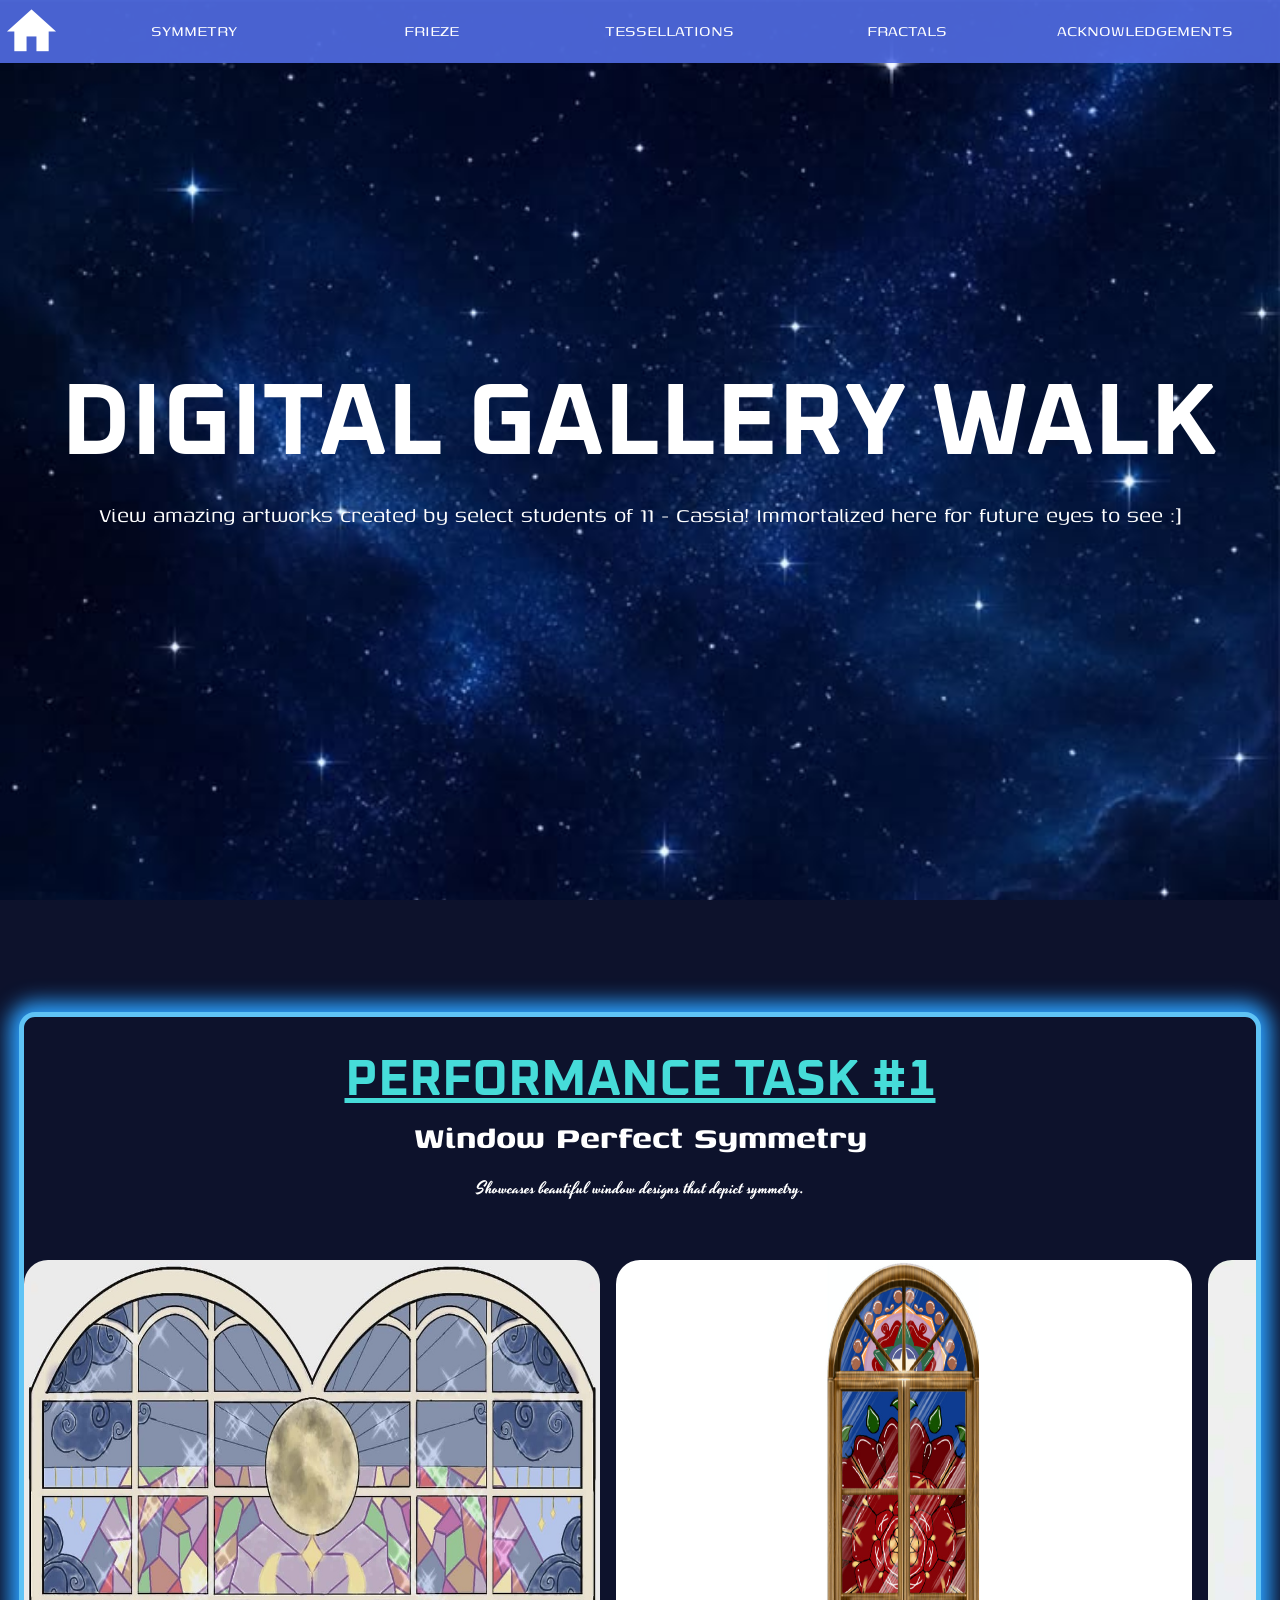
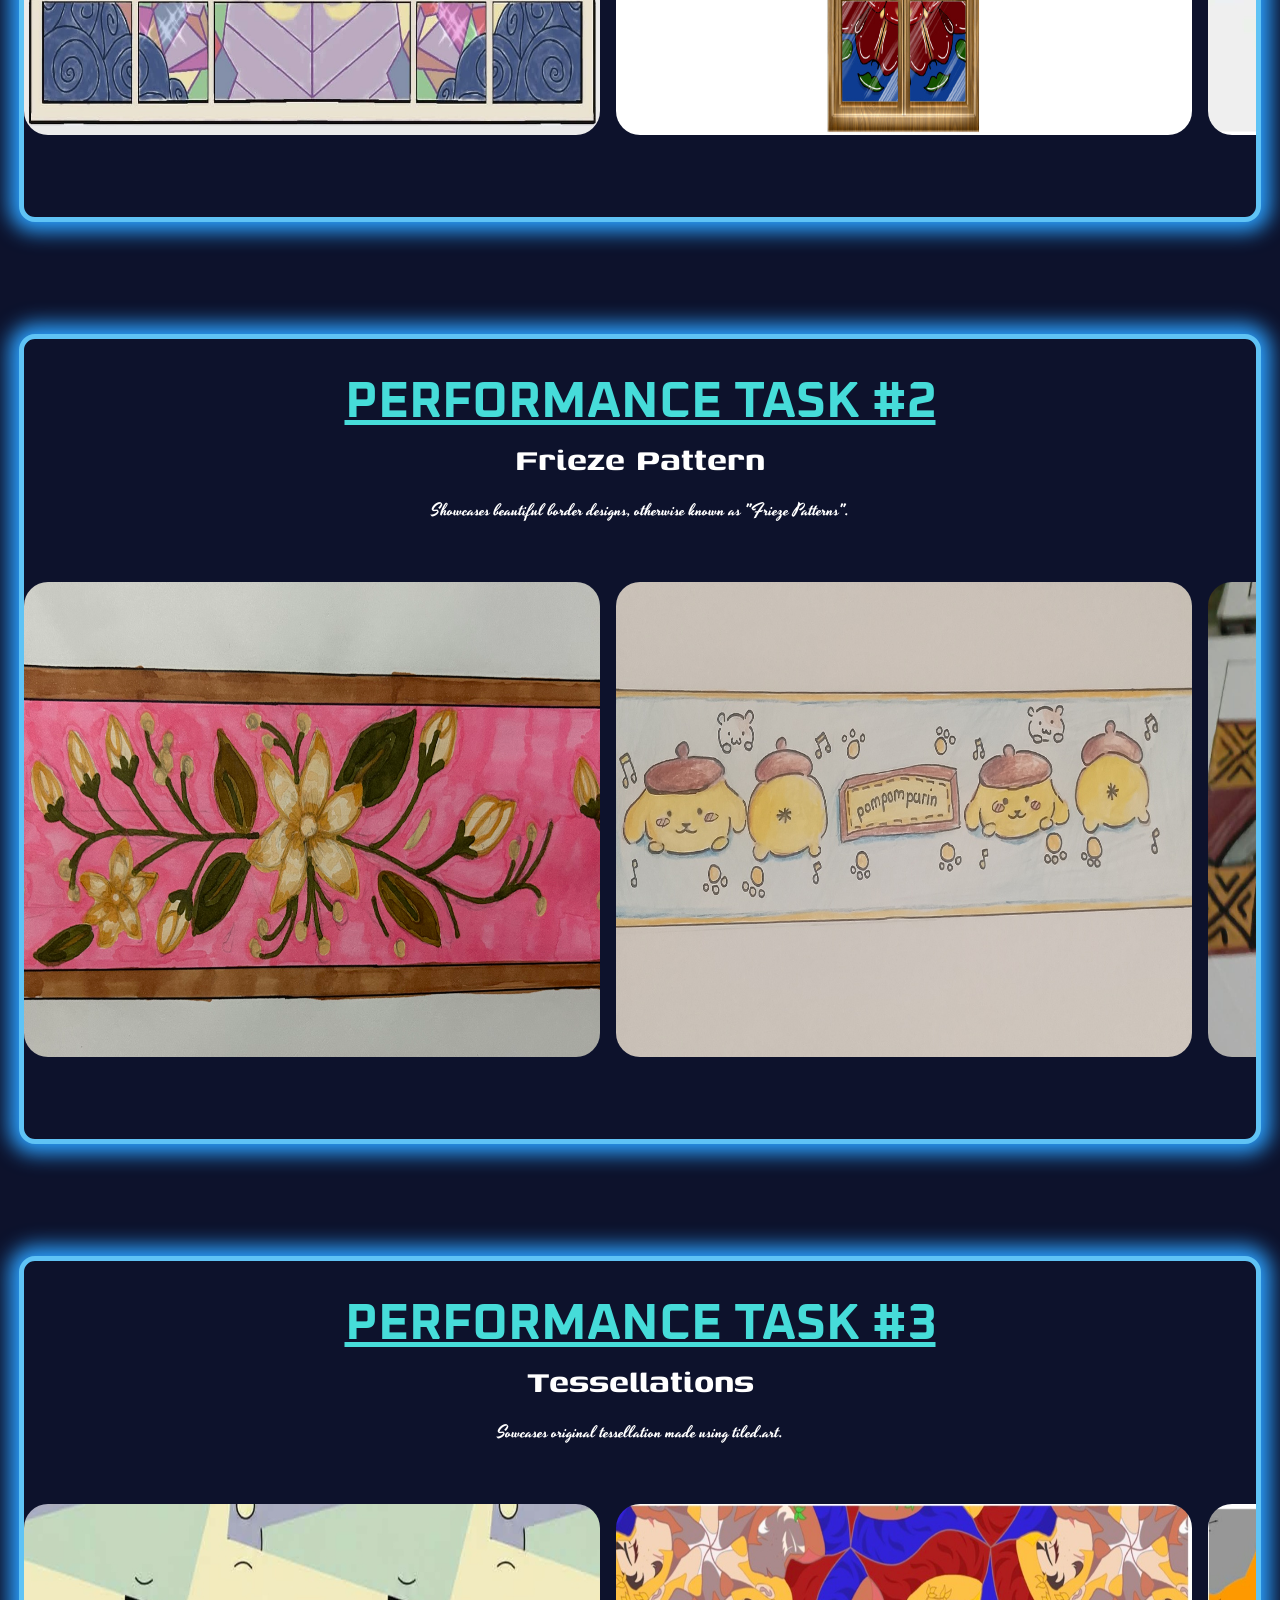
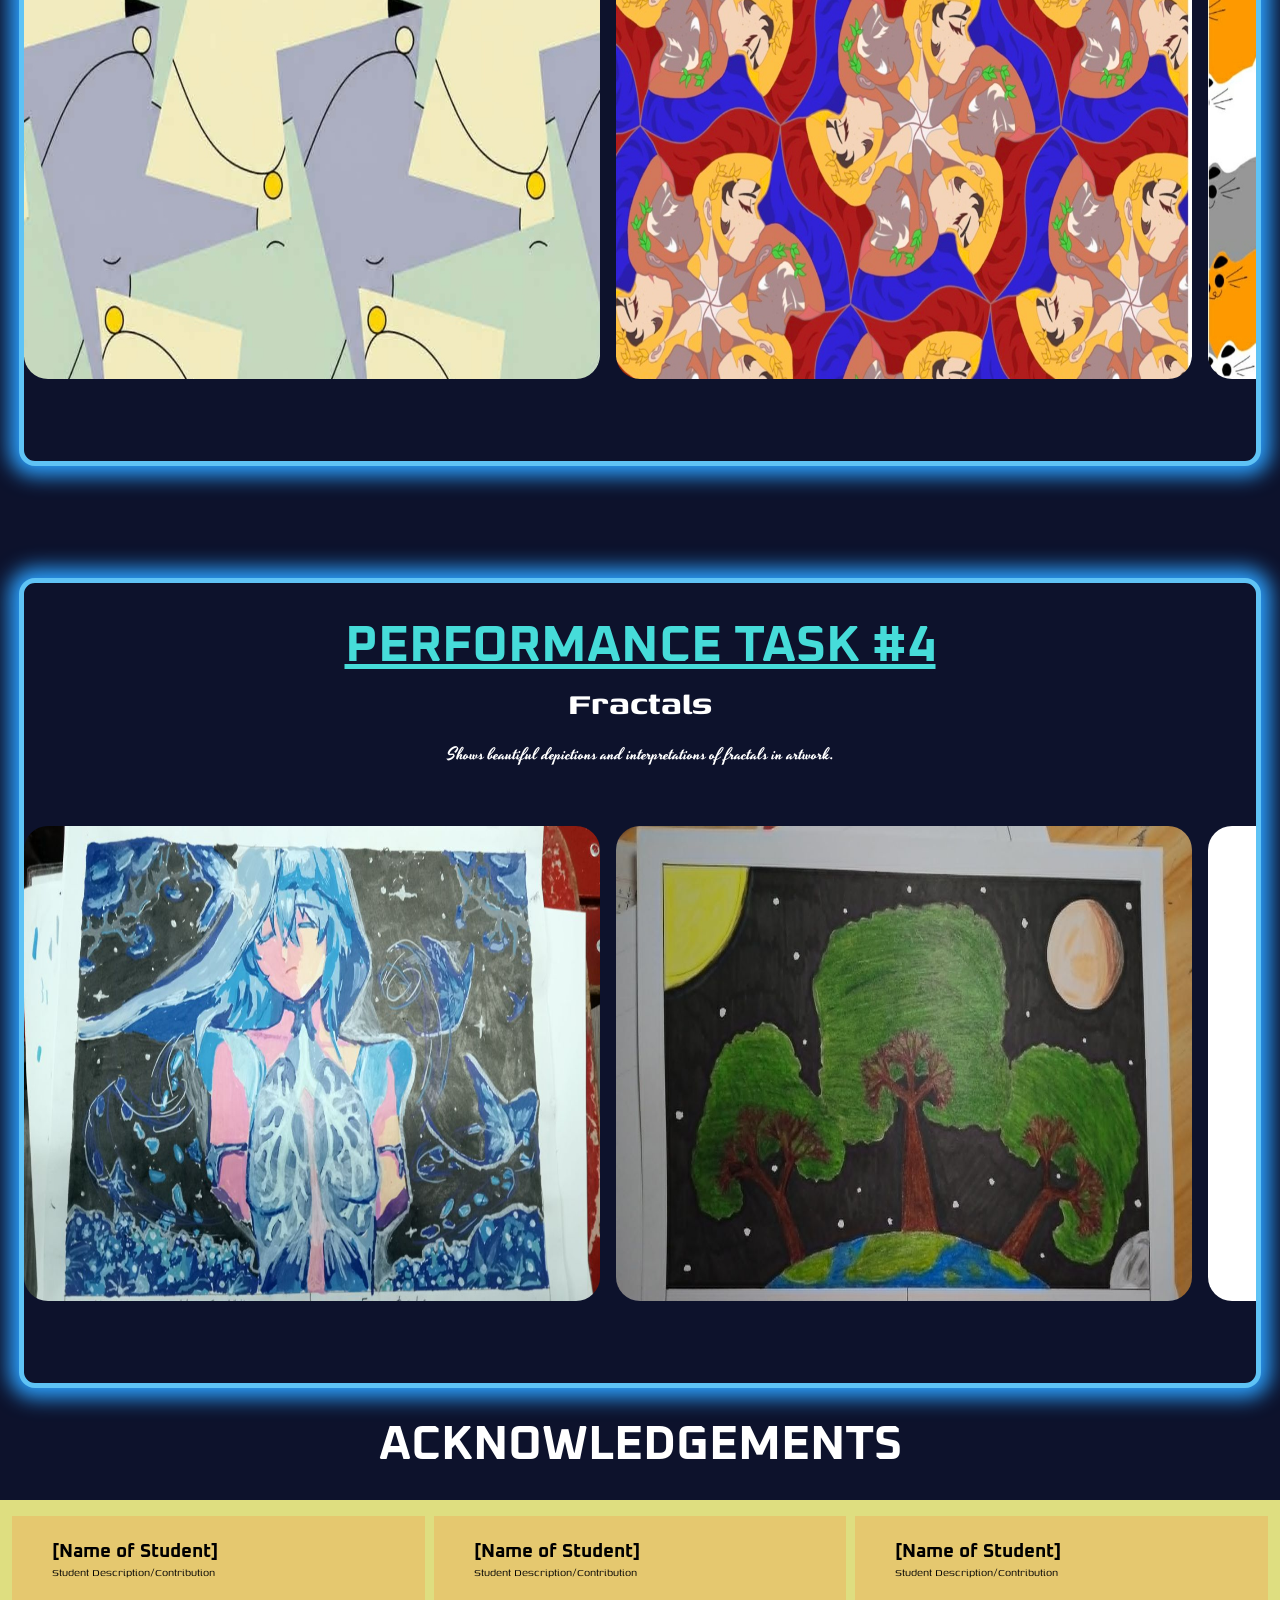
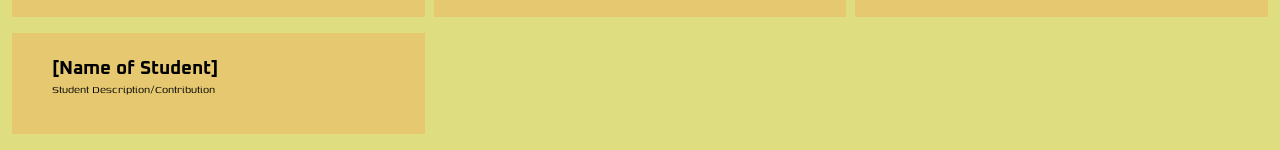
==== index.html @ 3d7e8fe2 "feat: add initial styles to acknowledgements" ====
<!--
The Digital Gallery Walk Site is a website which can display several downloadable artworks based on previously-set categories. 
Copyright (C) 2026 Jhazmine Audrey Perez

This program is free software: you can redistribute it and/or modify
it under the terms of the GNU General Public License as published by
the Free Software Foundation, either version 3 of the License, or
(at your option) any later version.

This program is distributed in the hope that it will be useful,
but WITHOUT ANY WARRANTY; without even the implied warranty of
MERCHANTABILITY or FITNESS FOR A PARTICULAR PURPOSE.  See the
GNU General Public License for more details.

You should have received a copy of the GNU General Public License
along with this program.  If not, see <https://www.gnu.org/licenses/>.
-->

<!DOCTYPE html>
<html>
    <head>
        <meta charset="UTF-8"/>
        <meta name="viewport" content="width=device-width, initial-scale=1.0"/>
        <meta 
            name="description"
            content="Digital Gallery Walk | A permanent version of the Gallery Walk containing different
            chosen artworks created for the Finite Mathematics subject, made by members of this class."
        />
        <meta name="author" content="Jhazmine Audrey Perez"/>

        <!-- Open Graph Tags-->
        <meta property="og:title" content="Digital Gallery Walk | [Section Name]"/>
        <meta
            property="og:description"
            content="Digital Gallery Walk | A permanent version of the Finite Mathematics
            Gallery Walk project of [Section Name Here]."
        /> 
        <meta property="og:url" content=""/> <!-- Add Domain URL here-->

        <meta property="og:image" content=""/> <!-- Add Image URL here-->
        <meta property="og:image:alt" content=""/>

        <meta property="og:type" content="Website"/>

        <!-- External Links -->
        <link rel="stylesheet" href="./styles.css"/>
        <script src="./app.js" defer></script></head>

        <link href="https://fonts.googleapis.com/icon?family=Material+Icons|Material+Icons+Outlined|Material+Icons+Round|Material+Icons+Sharp|Material+Icons+Two+Tone" rel="stylesheet"/>
        <link rel="preconnect" href="https://fonts.googleapis.com">
        <link rel="preconnect" href="https://fonts.gstatic.com" crossorigin>
        <link href="https://fonts.googleapis.com/css2?family=Genos:ital,wght@0,100..900;1,100..900&family=Oxanium:wght@200..800&family=Yesteryear&display=swap" rel="stylesheet">

    <body>
        <!--
        <video autoplay muted loop id="LANDING-PAGE-VIDEO" class="landing">
            <source src="./assets/landing-bg.mp4"/>
        </video>
        <div id="LANDING-PAGE-ANIM" class="landing">
            <p id="LANDING-PAGE-INTRO"> 11 - CASSIA presents... </p>
            <h1><span>DIGITAL</span> <span>GALLERY</span> <span>WALK</span></h1>
            <p> "You too, can have a place among the stars."</p>
            <button id="LANDING-PAGE-BUTTON">
                View the Art
                <br> v
            </button>
        </div> -->
        <div id="ZOOMED-IN-CONTAINER">
            <div id="ZOOM-IMG-CONT">
                <img id="ZOOM-IMG"/>
                <button id="ZOOM-CONT-CLOSE"></button>
                <a id="ZOOM-CONT-DOWNLOAD" download></a>
            </div>
        </div>
        <header>
            <div id="MOB-NAV">
                <a id="HOME" href=""></a>
                <input type="checkbox" id="HAMBURGER"/>
                <label for="HAMBURGER"></label>
            </div>
            <nav>
                <ul id="MENU">
                    <li class="item"><a href="#PT1">SYMMETRY</a></li>
                    <li class="item"><a href="#PT2">FRIEZE</a></li>
                    <li class="item"><a href="#PT3">TESSELLATIONS</a></li>
                    <li class="item"><a href="#PT4">FRACTALS</a></li>
                    <li class="item"><a href="#MAIN-ACKNOWLEDGEMENTS" id="ACKNOWLEDGEMENTS-LINK">ACKNOWLEDGEMENTS</a></li>
                </ul>
            </nav>
        </header>
        <main>
            <section id="LANDING">
                <h1>DIGITAL GALLERY WALK</h1>
                <p id="LANDING-ABOUT">View amazing artworks created by select students of 11 - Cassia! Immortalized here for future eyes to see :]</p>
            </section>

            <section class="PTs" id="PT1">
                <h2><a class="section-title" href="">PERFORMANCE TASK #1</a></h2>
                <p class="pt-title"><strong> Window Perfect Symmetry </strong></p>
                <p class="section-desc"> Showcases beautiful window designs that depict symmetry. </p>
                <div class="carousel">
                    <div class="group">
                        <article class="artwork-card">
                            <img src="./assets/Window1.jpg"/>
                            <div class="card-overlay"><strong>[Artist Name]</strong></div>
                        </article>
                        <article class="artwork-card">
                            <img src="./assets/Window2.jpg"/>
                            <div class="card-overlay"><strong>[Artist Name]</strong></div>
                        </article>
                        <article class="artwork-card">
                            <img src="./assets/Window3.jpg" />
                            <div class="card-overlay"><strong>[Artist Name]</strong></div>
                        </article>
                        <article class="artwork-card">
                            <img src="./assets/Window4.jpg"/>
                            <div class="card-overlay"><strong>[Artist Name]</strong></div>
                        </article>
                        <article class="artwork-card">
                            <img src="./assets/Window5.jpg"/>
                            <div class="card-overlay"><strong>[Artist Name]</strong></div>
                        </article>
                    </div>
                    <div class="group">
                        <article class="artwork-card">
                            <img src="./assets/Window1.jpg"/>
                            <div class="card-overlay"><strong>[Artist Name]</strong></div>
                        </article>
                        <article class="artwork-card">
                            <img src="./assets/Window2.jpg"/>
                            <div class="card-overlay"><strong>[Artist Name]</strong></div>
                        </article>
                        <article class="artwork-card">
                            <img src="./assets/Window3.jpg" />
                            <div class="card-overlay"><strong>[Artist Name]</strong></div>
                        </article>
                        <article class="artwork-card">
                            <img src="./assets/Window4.jpg"/>
                            <div class="card-overlay"><strong>[Artist Name]</strong></div>
                        </article>
                        <article class="artwork-card">
                            <img src="./assets/Window5.jpg"/>
                            <div class="card-overlay"><strong>[Artist Name]</strong></div>
                        </article>
                    </div>
                </div>
            </section>

            <section class="PTs" id="PT2">
                <h2><a class="section-title" href="">PERFORMANCE TASK #2</a></h2>
                <p class="pt-title"><strong> Frieze Pattern </strong></p>
                <p class="section-desc"> Showcases beautiful border designs, otherwise known as "Frieze Patterns".</p>
                <div class="carousel">
                    <div class="group">
                        <article class="artwork-card">
                            <img src="./assets/Frieze1.jpg"/>
                            <div class="card-overlay"><strong>[Artist Name]</strong></div>
                        </article>
                        <article class="artwork-card">
                            <img src="./assets/Frieze2.jpg"/>
                            <div class="card-overlay"><strong>[Artist Name]</strong></div>
                        </article>
                        <article class="artwork-card">
                            <img src="./assets/Freize3.jpg"/>
                            <div class="card-overlay"><strong>[Artist Name]</strong></div>
                        </article>
                        <article class="artwork-card">
                            <img src="./assets/Frieze4.jpg"/>
                            <div class="card-overlay"><strong>[Artist Name]</strong></div>
                        </article>
                        <article class="artwork-card">
                            <img src="./assets/Frieze5.jpg"/>
                            <div class="card-overlay"><strong>[Artist Name]</strong></div>
                        </article>
                    </div>
                    <div class="group">
                        <article class="artwork-card">
                            <img src="./assets/Frieze1.jpg"/>
                            <div class="card-overlay"><strong>[Artist Name]</strong></div>
                        </article>
                        <article class="artwork-card">
                            <img src="./assets/Frieze2.jpg"/>
                            <div class="card-overlay"><strong>[Artist Name]</strong></div>
                        </article>
                        <article class="artwork-card">
                            <img src="./assets/Freize3.jpg"/>
                            <div class="card-overlay"><strong>[Artist Name]</strong></div>
                        </article>
                        <article class="artwork-card">
                            <img src="./assets/Frieze4.jpg"/>
                            <div class="card-overlay"><strong>[Artist Name]</strong></div>
                        </article>
                        <article class="artwork-card">
                            <img src="./assets/Frieze5.jpg"/>
                            <div class="card-overlay"><strong>[Artist Name]</strong></div>
                        </article>
                    </div>
                </div>
            </section>

            <section class="PTs" id="PT3">
                <h2><a class="section-title" href="">PERFORMANCE TASK #3</a></h2>
                <p class="pt-title"><strong> Tessellations </strong></p>
                <p class="section-desc">Sowcases original tessellation made using tiled.art.</p>
                <div class="carousel">
                    <div class="group">
                        <article class="artwork-card">
                            <img src="./assets/Tessellation1.jpg"/>
                            <div class="card-overlay"><strong>[Artist Name]</strong></div>
                        </article>
                        <article class="artwork-card">
                            <img src="./assets/Tessellation2.jpg"/>
                            <div class="card-overlay"><strong>[Artist Name]</strong></div>
                        </article>
                        <article class="artwork-card">
                            <img src="./assets/Tessellation3.jpg"/>
                            <div class="card-overlay"><strong>[Artist Name]</strong></div>
                        </article>
                        <article class="artwork-card">
                            <img src="./assets/Tessellation4.jpg"/>
                            <div class="card-overlay"><strong>[Artist Name]</strong></div>
                        </article>
                        <article class="artwork-card">
                            <img src="./assets/Tessellation5.jpg"/>
                            <div class="card-overlay"><strong>[Artist Name]</strong></div>
                        </article>
                    </div>
                    <div class="group">
                        <article class="artwork-card">
                            <img src="./assets/Tessellation1.jpg"/>
                            <div class="card-overlay"><strong>[Artist Name]</strong></div>
                        </article>
                        <article class="artwork-card">
                            <img src="./assets/Tessellation2.jpg"/>
                            <div class="card-overlay"><strong>[Artist Name]</strong></div>
                        </article>
                        <article class="artwork-card">
                            <img src="./assets/Tessellation3.jpg"/>
                            <div class="card-overlay"><strong>[Artist Name]</strong></div>
                        </article>
                        <article class="artwork-card">
                            <img src="./assets/Tessellation4.jpg"/>
                            <div class="card-overlay"><strong>[Artist Name]</strong></div>
                        </article>
                        <article class="artwork-card">
                            <img src="./assets/Tessellation5.jpg"/>
                            <div class="card-overlay"><strong>[Artist Name]</strong></div>
                        </article>
                    </div>
                </div>
            </section>

            <section class="PTs" id="PT4">
                <h2><a class="section-title" href="">PERFORMANCE TASK #4</a></h2>
                <p class="pt-title"><strong> Fractals </strong></p>
                <p class="section-desc">Shows beautiful depictions and interpretations of fractals in artwork.</p>
                <div class="carousel">
                    <div class="group">
                        <article class="artwork-card">
                            <img src="./assets/Fractal1.jpg"/>
                            <div class="card-overlay"><strong>[Artist Name]</strong></div>
                        </article>
                        <article class="artwork-card">
                            <img src="./assets/Fractal2.jpg"/>
                            <div class="card-overlay"><strong>[Artist Name]</strong></div>
                        </article>
                        <article class="artwork-card">
                            <img src="./assets/Fractal3.png"/>
                            <div class="card-overlay"><strong>[Artist Name]</strong></div>
                        </article>
                        <article class="artwork-card">
                            <img src="./assets/Fractal4.jpg"/>
                            <div class="card-overlay"><strong>[Artist Name]</strong></div>
                        </article>
                        <article class="artwork-card">
                            <img src="./assets/Fractal5.jpg"/>
                            <div class="card-overlay"><strong>[Artist Name]</strong></div>
                        </article>
                    </div>
                    <div class="group">
                        <article class="artwork-card">
                            <img src="./assets/Fractal1.jpg"/>
                            <div class="card-overlay"><strong>[Artist Name]</strong></div>
                        </article>
                        <article class="artwork-card">
                            <img src="./assets/Fractal2.jpg"/>
                            <div class="card-overlay"><strong>[Artist Name]</strong></div>
                        </article>
                        <article class="artwork-card">
                            <img src="./assets/Fractal3.png"/>
                            <div class="card-overlay"><strong>[Artist Name]</strong></div>
                        </article>
                        <article class="artwork-card">
                            <img src="./assets/Fractal4.jpg"/>
                            <div class="card-overlay"><strong>[Artist Name]</strong></div>
                        </article>
                        <article class="artwork-card">
                            <img src="./assets/Fractal5.jpg"/>
                            <div class="card-overlay"><strong>[Artist Name]</strong></div>
                        </article>
                    </div>
                </div>
            </section>

            <section id="MAIN-ACKNOWLEDGEMENTS">
                <h2> ACKNOWLEDGEMENTS </h2>
                <div id="ACKNOWLEDGEMENTS-CONT">
                    <article class="acknowledgement-card">
                        <img/>
                        <div id="ACKNOWLEDGEMENTS-TEXT-BLOCK">
                            <strong> [Name of Student] </strong>
                            <p> Student Description/Contribution</p>
                        </div>
                    </article>
                    <article class="acknowledgement-card">
                        <img/>
                        <div id="ACKNOWLEDGEMENTS-TEXT-BLOCK">
                            <strong> [Name of Student] </strong>
                            <p> Student Description/Contribution</p>
                        </div>
                    </article>
                    <article class="acknowledgement-card">
                        <img/>
                        <div id="ACKNOWLEDGEMENTS-TEXT-BLOCK">
                            <strong> [Name of Student] </strong>
                            <p> Student Description/Contribution</p>
                        </div>
                    </article>
                    <article class="acknowledgement-card">
                        <img/>
                        <div id="ACKNOWLEDGEMENTS-TEXT-BLOCK">
                            <strong> [Name of Student] </strong>
                            <p> Student Description/Contribution</p>
                        </div>
                    </article>
                </div>
            </section>
        </main>
        <footer>
            <section id="FOOTER-ABOUT"></section>
            <section id="FOOTER-CONTACT"></section>
        </footer>
    </body>
</html>
---- styles.css ----
/*
The Digital Gallery Walk Site is a website which can display several downloadable artworks based on previously-set categories. 
Copyright (C) 2026 Jhazmine Audrey Perez

This program is free software: you can redistribute it and/or modify
it under the terms of the GNU General Public License as published by
the Free Software Foundation, either version 3 of the License, or
(at your option) any later version.

This program is distributed in the hope that it will be useful,
but WITHOUT ANY WARRANTY; without even the implied warranty of
MERCHANTABILITY or FITNESS FOR A PARTICULAR PURPOSE.  See the
GNU General Public License for more details.

You should have received a copy of the GNU General Public License
along with this program.  If not, see <https://www.gnu.org/licenses/>.
*/

/* GLOBAL STYLES */
:root {
    --border-color: #5fc3f5
}

html {
    scroll-behavior: smooth;
}

body {
    padding: 0;
    margin: 0;
    background-color: rgb(13, 18, 44);
}

body::-webkit-scrollbar {
        display: none;
    }

main {
    display: flex;
    flex-direction: column;
    justify-content: space-evenly;
    gap: 7rem;
    transition: filter 0.5s ease-in-out
}

/*LANDING STYLES*/
/*
#LANDING-PAGE-VIDEO {
    position: fixed;
    top: 0;
    width: 100%;
    height: 100vh;
    z-index: 0;
    object-fit: cover;
}

#LANDING-PAGE-ANIM {
    display: flex;
    flex-direction: column;
    position: fixed;
    margin: 0;
    width: 100vw;
    height: 100vh;
    top: 0;
    text-align: center;
    justify-content: center;
    align-items: center;
}

#LANDING-PAGE-ANIM::before {
    content: " ";
    position: fixed;
    margin: 0;
    width: 100vw;
    height: 100vh;
    pointer-events: none;
    opacity: 0;
    background-image: linear-gradient(
        to top, 
        rgba(255, 255, 255, 1) 0%,
        rgba(255, 255, 255, 0.7) 3%,
        rgba(255, 255, 255, 0.4) 10%,
        rgba(255, 255, 255, 0.15) 20%,
        rgba(255, 255, 255, 0) 30%
    );
    transition: opacity 0.3s ease-in-out;
}

#LANDING-PAGE-INTRO {
    position: absolute;
    justify-self: center;
    align-self: center;
    color: white;
    font-size: 2rem;
    z-index: 1000;
}

#LANDING-PAGE-INTRO::before {
    content: " ";
    position: fixed;
    background-color: black;
    width: 100vw;
    height: 100vh;
    top: 0;
    left: 0;
    z-index: -1;
}

#LANDING-PAGE-ANIM h1 {
    color: white;
    font-size: 8vw;
    margin: 0;
    font-family: "Oxanium", sans-serif;
}

#LANDING-PAGE-ANIM > h1 > span {
    display: inline-block;
    animation: up 1s infinite ease-in-out alternate;
    transform-origin: center center;
}

#LANDING-PAGE-ANIM > h1 > span:nth-child(2) {
    animation-delay: 0.2s;
}

#LANDING-PAGE-ANIM > h1 > span:nth-child(3) {
    animation-delay: 0.4s;
}

#LANDING-PAGE-ANIM p:not(#LANDING-PAGE-INTRO) {
    font-family: "Yesteryear", cursive;
    margin: 0.5rem;
    font-size: 2vw;
    color: aliceblue;
}

#LANDING-PAGE-BUTTON {
    all: unset;
    font-family: "Genos", sans-serif;
    position: absolute;
    bottom: 0;
    margin: 0;
    width: 100vw;
    color: white;
    font-weight: bold;
    cursor: pointer;
    height: 30vh;
    animation: bob 1s infinite ease-in-out alternate;
}

#LANDING-PAGE-ANIM:has(#LANDING-PAGE-BUTTON:hover)::before {
    opacity: 1;
}

@media screen and (max-width: 425px){
    #LANDING-PAGE-BUTTON {
        font-size: 1rem;
        height: 15vh;
    }

    #LANDING-PAGE-ANIM h1 {
        font-size: 3.5rem;
    }

    #LANDING-PAGE-INTRO {
        font-size: 5vw;
    }

    #LANDING-PAGE-ANIM p:not(#LANDING-PAGE-INTRO) {
        font-size: 5vw;
    }
}*/

/* NAVIGATION */
header {
    position: fixed;
    top: 0;
    display: flex;
    justify-content: space-between;
    width: 100%;
    height: fit-content;
    background-color: rgba(80, 107, 225, 0.916);
    z-index: 100;
    transition: filter 0.5s ease-in-out
}

#HAMBURGER {
    display: none
}

nav {
    display: flex;
    flex: 1;
    justify-content: center;
    align-content: center;
    margin: 0 1rem
}

#MENU {
    all: unset;
    display: grid;
    grid-auto-flow: column;
    grid-template-columns: 1fr 1fr 1fr 1fr 1fr;
    justify-content: space-evenly;
    align-items: center;
    width: 100%;
    height: 100%;
}

.item {
    all: unset;
    font-family: "Genos", sans-serif;
    font-size: 1.5vw;
    text-align: center;
    width: 90%;
    justify-self: center;
}

.item a {
    display: inline-block;
    text-decoration: none;
    width: 100%;
    align-self: center;
    line-height: 3vw;
    color: white;
    border-radius: 0.5rem;
    transition: background-color 0.3s ease-in-out;
}

.item a:hover {
    background-color: rgba(149, 149, 255, 0.537);
}

#HOME {
    all: unset;
    color: white;
}

#HOME:hover::after {
    color: rgba(149, 149, 255);
    cursor: pointer
}

#HOME::after {
    display: inline-block;
    content: "home";
    font-family: "Material Icons";
    height: 100%;
    width: auto;
    aspect-ratio: 1 / 1;
    text-align: center;
    align-content: center;
    font-size: 3.7rem;
    transition: color 0.3s ease-in-out
}

@media screen and (max-width: 425px) {
    #MOB-NAV {
        display: flex;
        justify-content: space-between;
    }

    #MOB-NAV label {
        display: block;
        cursor: pointer;
        position: relative;
        height: 100%;
        width: auto;
        aspect-ratio: 1 / 1;
        text-align: center;
        align-content: center;
        font-size: 3.7rem;
        color: white;
    }
    
    #MOB-NAV label::before {
        content: "menu";
        font-family: "Material Icons";
    }

    #HAMBURGER:checked ~ label::before {
        content: "close";
    }

    header {
        display: flex;
        flex-direction: column;
    }

    #MENU {
        display: flex;
        flex-direction: column;
        max-height: 0px;
        overflow: hidden;
        transition: max-height 0.4s ease-in-out
    }

    nav {
        width: 100%;
        margin: 0;
    }

    .item {
        width: 100%;
    }

    .item a {
        height: 4rem;
        font-size: 7vw;
        border-radius: 0%;
        text-align: center;
        align-content: center;
        border-top: 1px solid white;
        background-color: rgba(149, 149, 255, 0.4);
    }

    #MOB-NAV:has(#HAMBURGER:checked) ~ nav #MENU {
        max-height: 500px;
    }
}

/* SECTIONS */
#LANDING {
    display: flex;
    flex-direction: column;
    width: 100%;
    height: 100vh;
    text-align: center;
    justify-content: center;
    text-align: center;
    overflow-x: hidden;
    background-image: url(./assets/landing-pic.jpg);
    background-size: cover;
}

#LANDING h1 {
    color: white;
    font-size: 8vw;
    font-family: "Oxanium", sans-serif;
    margin: 0;
    z-index: 0;
	animation: float 6s ease-in-out infinite;
}

#LANDING p {
    color: white;
    font-family: "Genos", sans-serif;
    font-size: 2vw;
    margin: 10px;
	animation: float 6s ease-in-out infinite;
    animation-delay: 1s;
}

@media screen and (max-width: 425px) {
    #LANDING h1 {
        font-size: 20vw;
        margin-top: 3rem
    } 

    #LANDING p {
        font-size: 5vw;
    }
}

    /* PTs */
    .PTs {
        display: flex;
        box-sizing: border-box;
        flex-direction: column;
        align-self: center;
        width: 97%;
        height: 90vh;
        border: 5px solid var(--border-color);
        border-radius: 1rem;
        text-align: center;
        scroll-margin-top: 70px;
        overflow-y: visible;
        background-color: rgb(13, 18, 44);
        box-shadow: 0px 0px 20px 10px rgba(44,161,255,0.98);
    }

    h2:has(.section-title) {
        margin-top: 2rem;
        margin-bottom: 0
    }

    .pt-title {
        color: white;
        margin: 0;
        font-family: "Genos", sans-serif;
        font-size: 3vw;
    }

    .section-title {
        all: unset;
        font-family: "Oxanium", sans-serif;
        color: rgb(70, 220, 217);
        font-size: 4vw;
        transition: color 0.3s ease-in-out;
        text-decoration: underline;
    }
  
    .section-title:hover {
        color: rgba(34, 123, 195, 1);
        cursor: pointer
    }

    .section-desc {
        color: white;
        font-family: "Yesteryear", cursive;
        font-size: 1.3vw;
    }

    .carousel {
        display: flex;
        height: 70%;
        width: 100%;
        overflow-x: clip;
        scrollbar-width: none;
    }

    .carousel::-webkit-scrollbar {
        display: none;
    }
    
    .group {
        display: flex;
        align-items: center;
        justify-content: center;
        gap: 1rem;
        padding: 1rem 1rem 1rem 0;
        scroll-behavior: smooth;
        animation: spin 50s infinite linear;
    }

    .carousel:hover .group {
        animation-play-state: paused
    }

    .carousel:has(.artwork-card:hover) {
        overflow-y: visible;
    }

    .artwork-card {
        width: 45vw;
        box-sizing: content-box;
        position: relative;
        height: 90%;
        border-radius: 0.5em;
        align-content: center;
        text-align: center;
        font-size: 3rem;
        cursor: pointer;
        transition: all 0.3s ease-in-out;
    }

    .artwork-card img {
        background-color: bisque;
        width: 100%;
        height: 100%;
        border-radius: 0.5em;
    }

    .artwork-card:hover {
        box-shadow: 0px 5px 15px 5px rgba(255, 255, 255, 0.72);
        scale: 1.1;
        z-index: 200;
    }

    .card-overlay:hover {
        opacity: 1;
    }

    .card-overlay {
        display: flex;
        background: linear-gradient(
            to top,
            rgba(34, 123, 195, 1) 0%, 
            rgba(67, 145, 213, 0.54) 26%,
            rgba(143, 197, 255, 0.52) 47%, 
            rgba(143, 197, 255, 0.21) 71%, 
            rgba(143, 197, 255, 0) 88%);
        position: absolute;
        width: 100%;
        height: 100%;
        bottom: 0;
        border-radius: inherit;
        align-items: flex-end;
        opacity: 0;
        font-family: "Genos", sans-serif;
        transition: all 0.5s ease-in-out;
    }

    .card-overlay strong {
        padding-left: 1rem; 
    }

    @media screen and (max-width: 425px) {
        main {
            gap: 6rem;
        }

        .PTs {
            width: 100%;
            border-left: none;
            border-right: none;
            border-radius: 0.2rem;
        }

        .section-title {
            font-size: 8vw;
        }

        .section-desc {
            font-size: 3.8vw;
        }

        .pt-title {
            font-size: 7vw;
        }

        .artwork-card {
            width: 90vw;
            overflow: hidden;
        }

        .artwork-card img {
            object-fit: cover;
        }

        #ZOOM-IMG-CONT {
            object-fit: contain;
        }

        .card-overlay {
            opacity: 1;
            justify-content: center;
            font-size: 2rem
        }
    }

    /* ZOOMED IN PIC */

    body:has(#ZOOMED-IN-CONTAINER.active) main, body:has(#ZOOMED-IN-CONTAINER.active) header {
        filter: brightness(30%);
    }

    body:has(#ZOOMED-IN-CONTAINER.active) {
        overflow: hidden;
    }

    body:has(#ZOOMED-IN-CONTAINER.active) main .group {
        animation-play-state: paused;
    }

    #ZOOMED-IN-CONTAINER {
        display: flex;
        position: fixed;
        width: 100vw;
        height: 100vh;
        z-index: 1000;
        opacity: 0;
        justify-content: center;
        align-items: center;
        pointer-events: none;
        transition: opacity 0.5s ease-in-out
    }

    #ZOOMED-IN-CONTAINER.active {
        opacity: 1;
        pointer-events: all;
    }

    #ZOOM-IMG-CONT {
        position: relative;
        background-color: none;
        border-radius: 1rem;
        border: 0.3rem solid var(--border-color);
        background-color: rgba(136, 199, 255, 0.386);
        width: 75%;
        height: 80%;
        overflow: hidden;
    }

    #ZOOM-CONT-CLOSE {
        all: unset;
        padding: 0.3rem;
        position: absolute;
        top: 1rem;
        right: 1rem;
        width: fit-content;
        height: auto;
        aspect-ratio: 1/1;
        background-color: none;
        color: rgb(94, 195, 253);
        transition : background-color 0.2s ease-in-out;
    }

    #ZOOM-CONT-CLOSE:hover {
        background-color: red;
        cursor: pointer
    }

    #ZOOM-CONT-CLOSE::after {
        display: block;
        content: " ";
        content: "close";
        color: rgb(94, 195, 253);
        font-family: "Material Icons";
        align-self: center;
        font-size: 2rem;
    }

    #ZOOM-CONT-DOWNLOAD {
        all: unset;
        padding: 1rem;
        position: absolute;
        bottom: 1rem;
        right: 1rem;
        width: fit-content;
        height: auto;
        aspect-ratio: 1/1;
        background-color: none;
        border: 0.2rem solid rgb(94, 195, 253);
        border-radius: 1rem;
        background-color: rgba(255, 255, 255, 0.314);
        transition : background-color 0.2s ease-in-out;
    }

    #ZOOM-CONT-DOWNLOAD:hover {
        background-color: rgba(74, 189, 255, 0.586);
        cursor: pointer
    }

    #ZOOM-CONT-DOWNLOAD::after {
        display: block;
        content: " ";
        content: "download";
        color: rgb(94, 195, 253);
        font-family: "Material Icons";
        font-size: 3rem;
        align-self: center;
    }

    #ZOOM-IMG {
        width: 100%;
        height: 100%;
        object-fit: cover;
    }

    @media screen and (max-width: 425px) {
        #ZOOM-IMG-CONT {
            width: 95%;
            height: 70%;
        }

        #ZOOM-IMG {
            object-fit: contain;
        }
    }

    /* ACKNOWLEDGEMENTS */
    #MAIN-ACKNOWLEDGEMENTS {
        position: relative;
        background-color: rgb(222, 222, 128);
    }

    #MAIN-ACKNOWLEDGEMENTS h2 {
        position: absolute;
        top: -50%;
        font-family: "Oxanium", sans-serif;
        color: white;
        font-size: 3rem;
        left: 50%;
        transform: translate(-50%, 0);
    }

    #ACKNOWLEDGEMENTS-CONT {
        display: grid;
        width: 100%;
        padding: 1rem;
        grid-template-columns: repeat(auto-fit, minmax(400px, 1fr));
        justify-content: center;
        gap: 1rem;
        box-sizing: border-box;
    }

    .acknowledgement-card {
        display: flex;
        width: 90%;
        gap: 1rem;
        background-color: rgb(229, 200, 111);
        padding: 1.5rem;
        justify-self: center;
    }

    .acknowledgement-card img {
        height: auto;
        aspect-ratio: 1/1;
        border-radius: 20rem;
        background-color: rebeccapurple;
    }

    .acknowledgement-card strong {
        font-family: "Oxanium", sans-serif;
        font-size: 1.5vw;
    }

    .acknowledgement-card p {
        font-family: "Genos", sans-serif;
        font-size: 1vw;
        margin-top: 0
    }

/* ANIMATION CLASSES */
.hide {
    animation: fade 1s reverse
}

.show {
    animation: fade 1s forwards;
}

/* ANIMATIONS */
@keyframes fade {
    from {
        opacity: 0
    }
    to {
        opacity: 1;
    }
}

@keyframes bob {
    0% {
        transform: translateY(-7px);
    }
    100% {
        transform: translateY(0px);
    }
}

@keyframes up {
    0% {
        rotate: -1deg;
    }
    100% {
        rotate: 1deg;
    }
}

@keyframes float {
	0% {
		transform: translatey(0px);
	}
	50% {
		transform: translatey(-20px);
	}
	100% {
		transform: translatey(0px);
	}
}

@keyframes spin {
    from {
        translate: 0;
    }
    to {
        translate: -100%;
    }
}
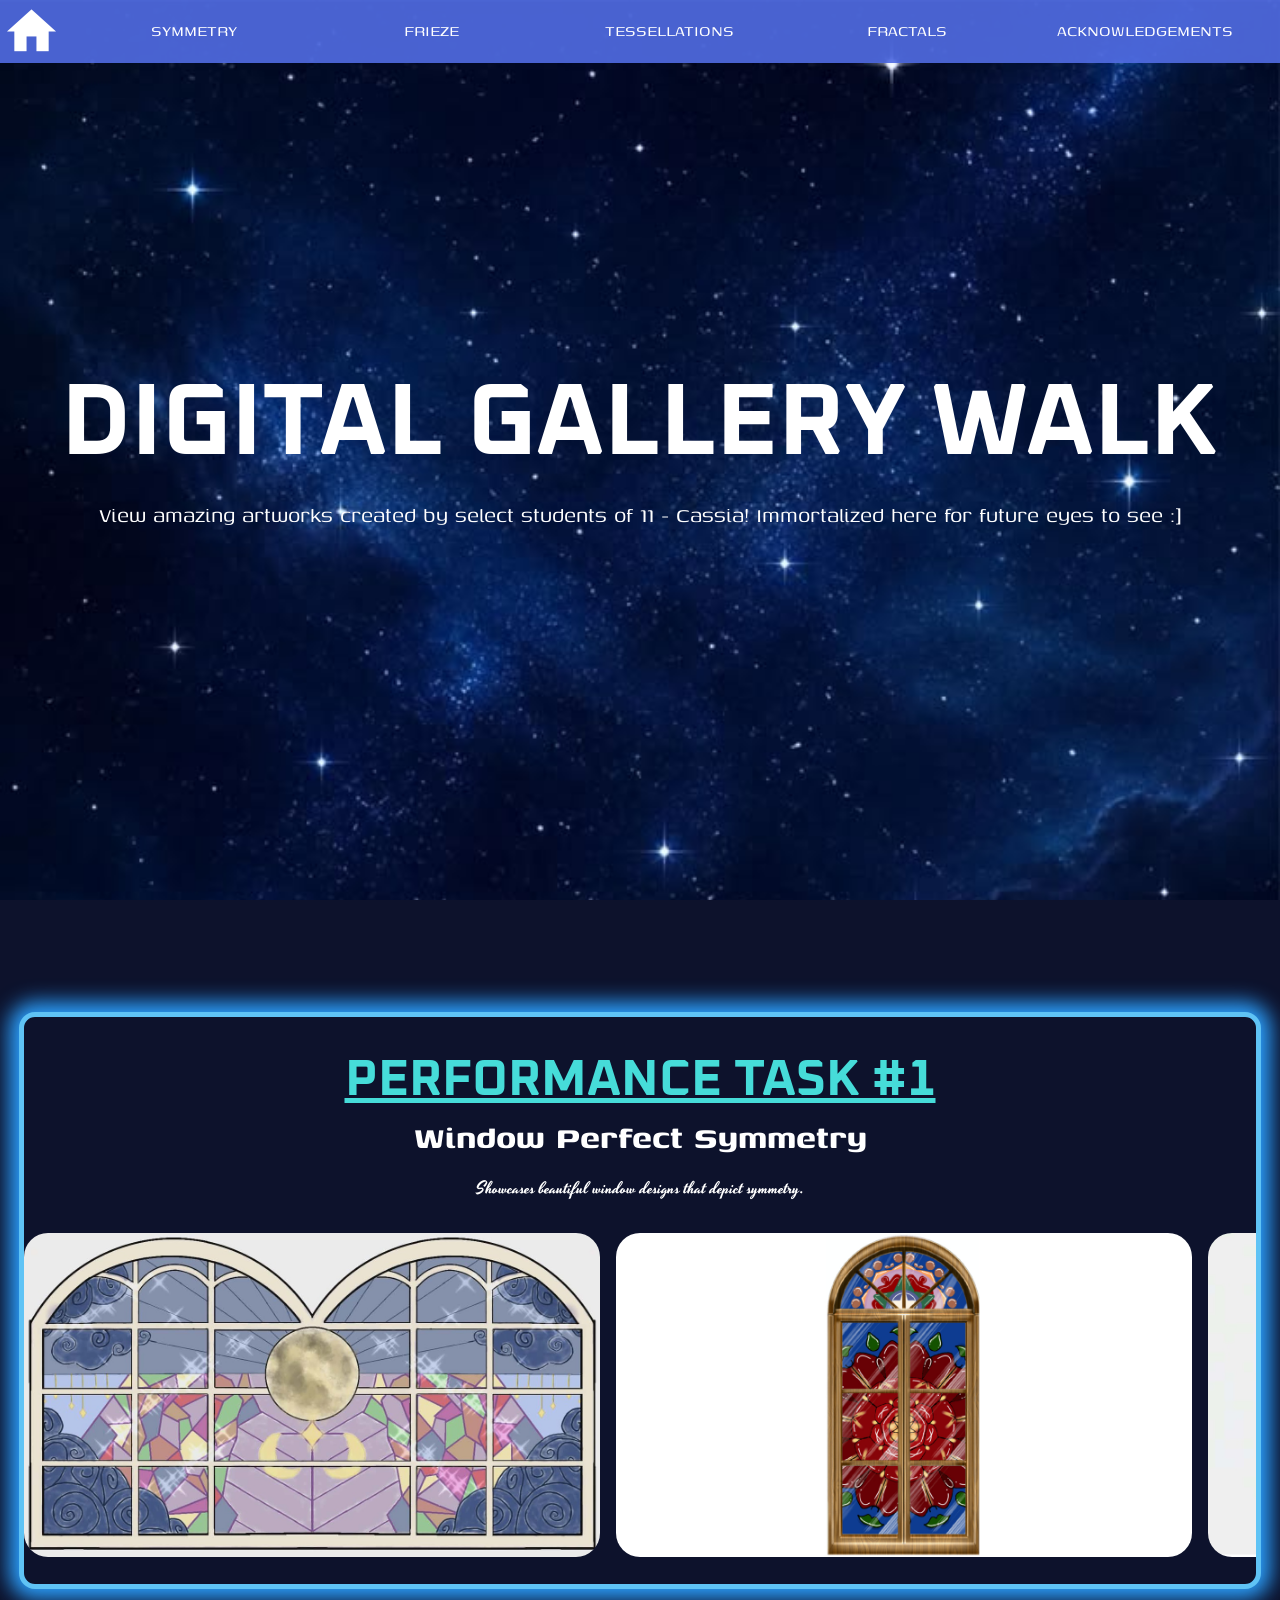
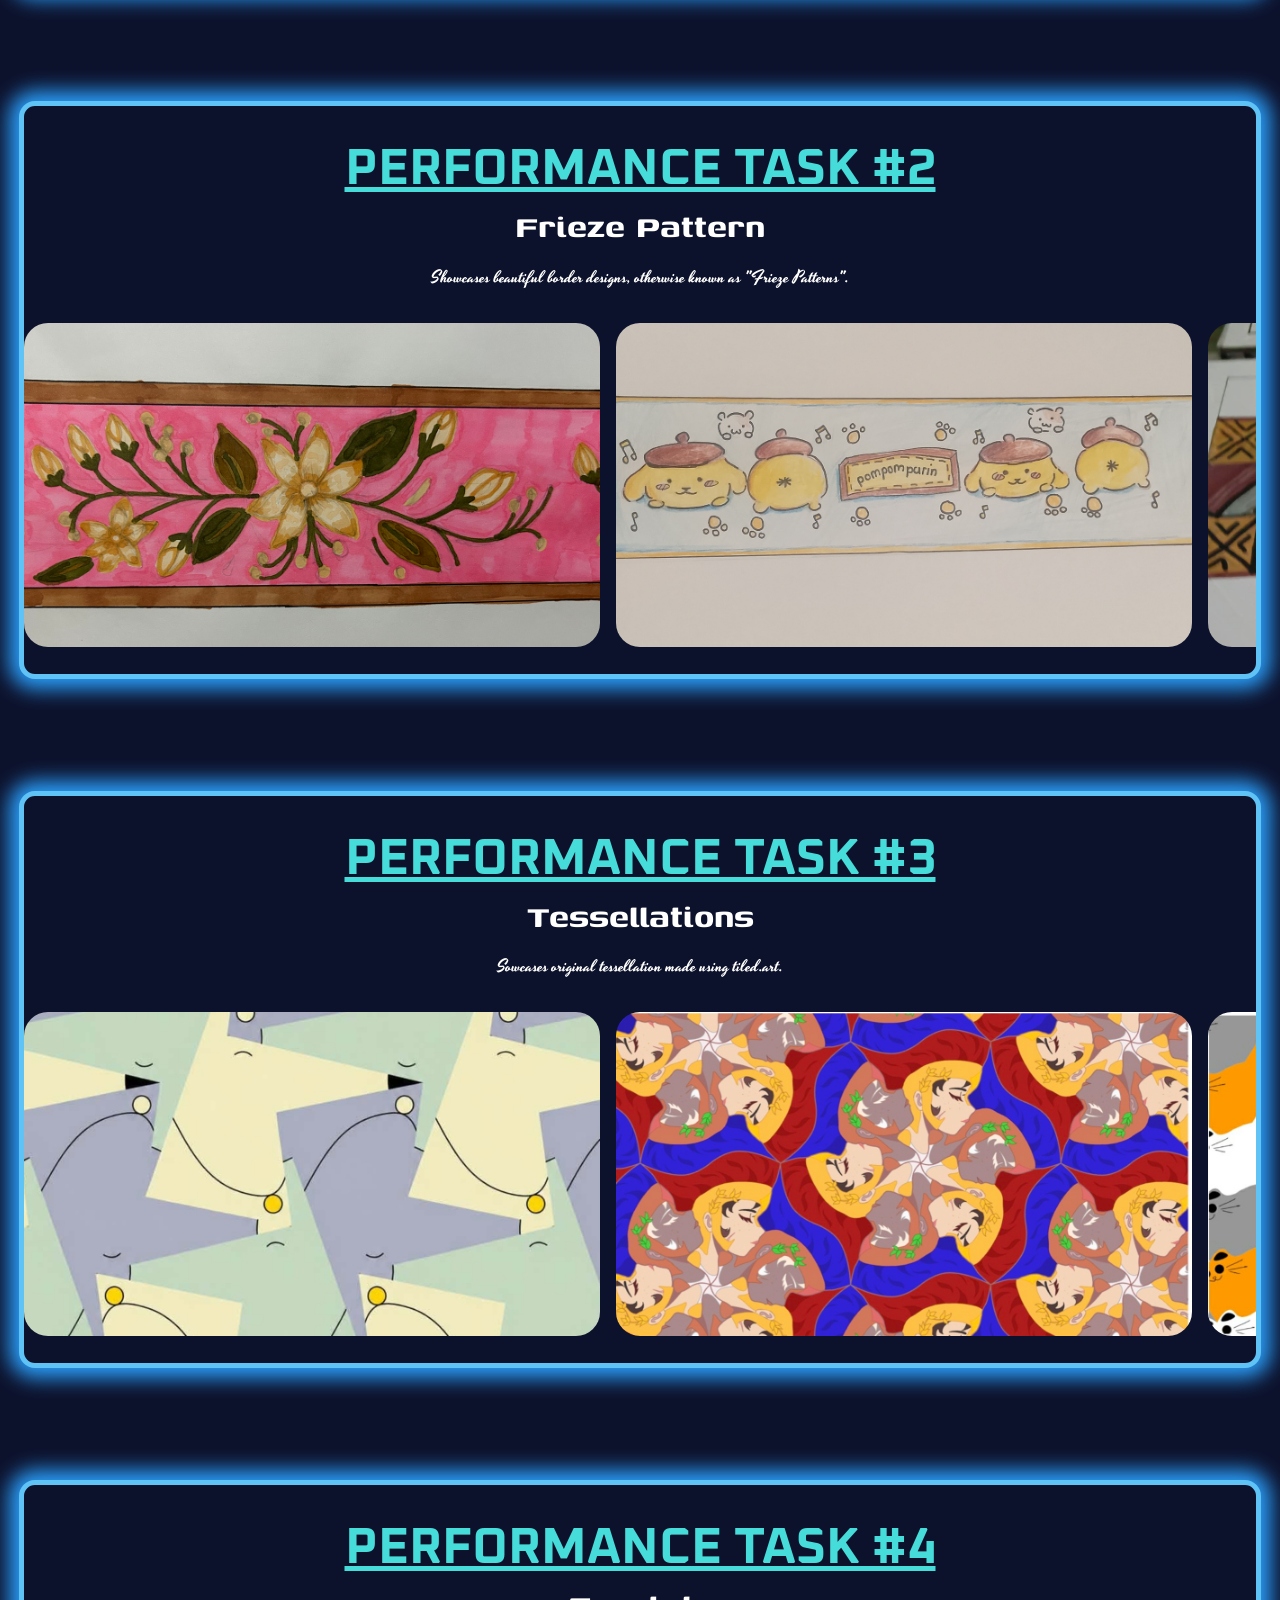
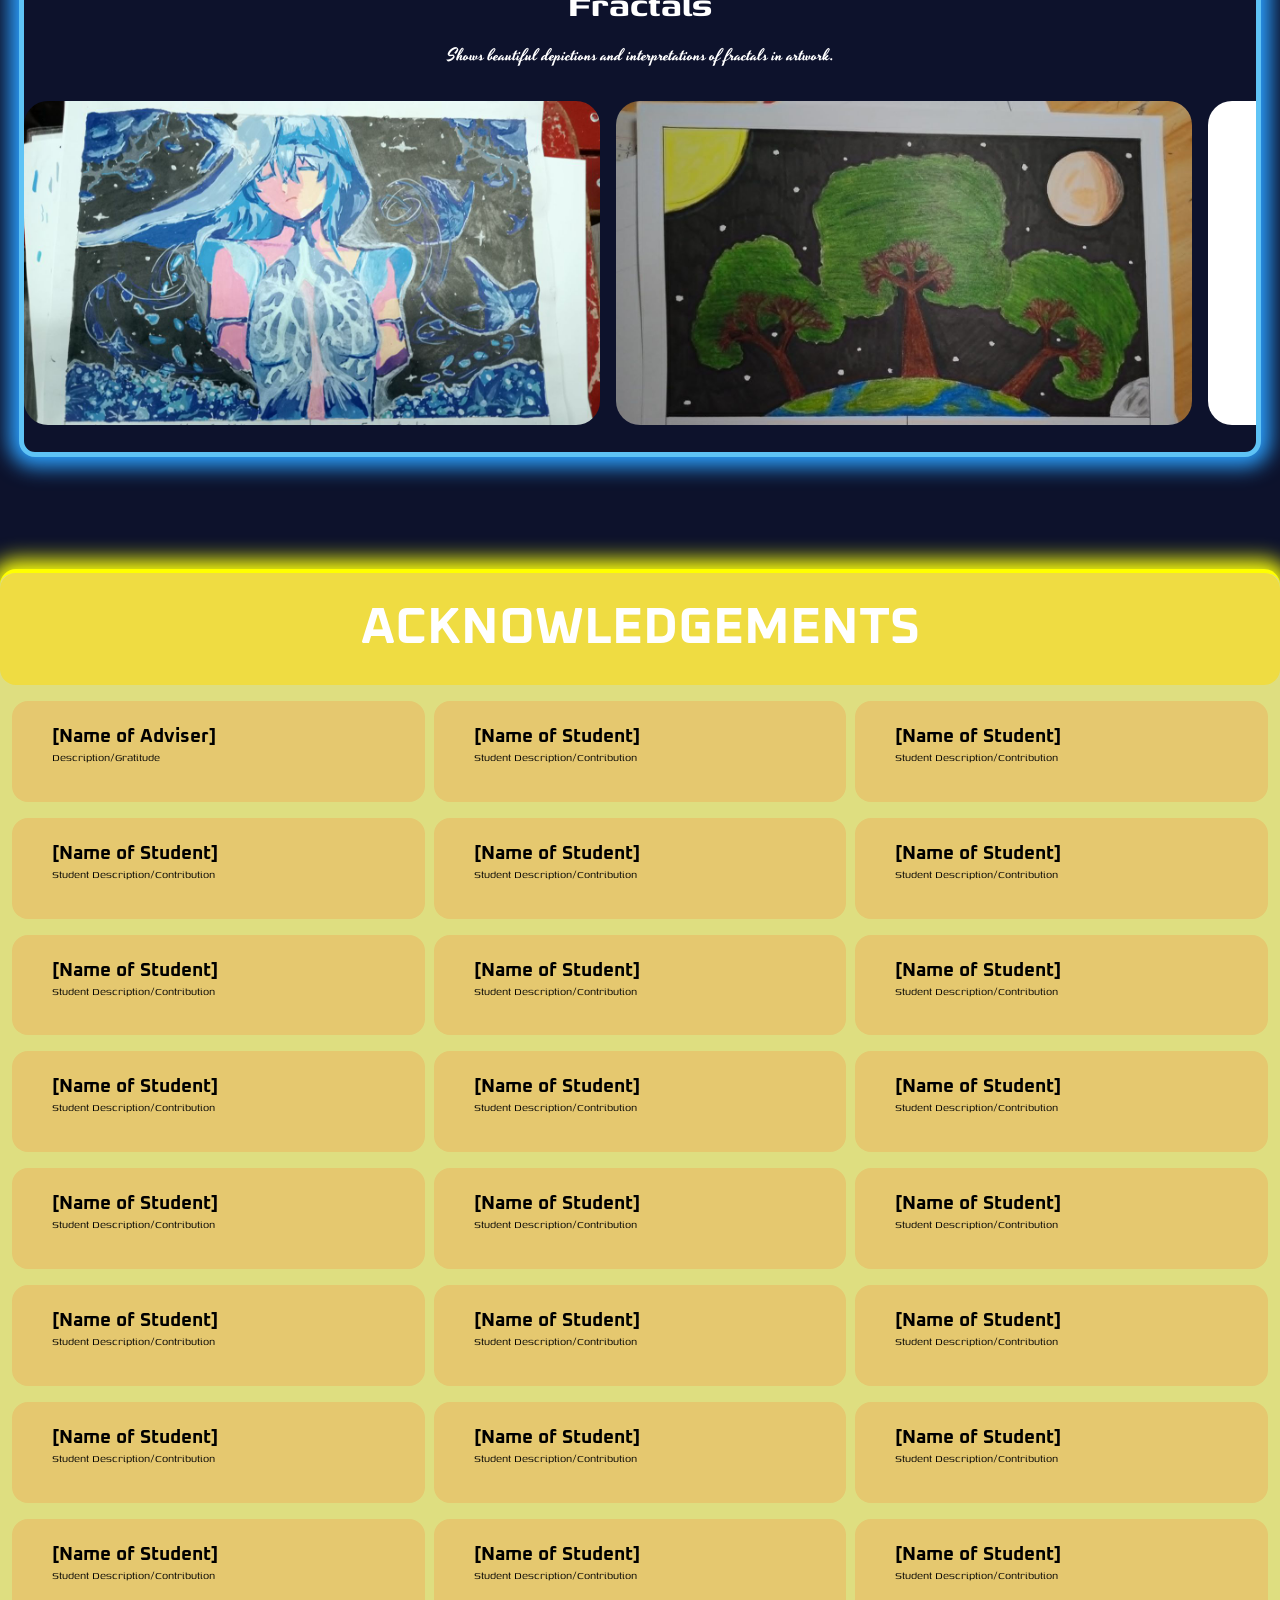
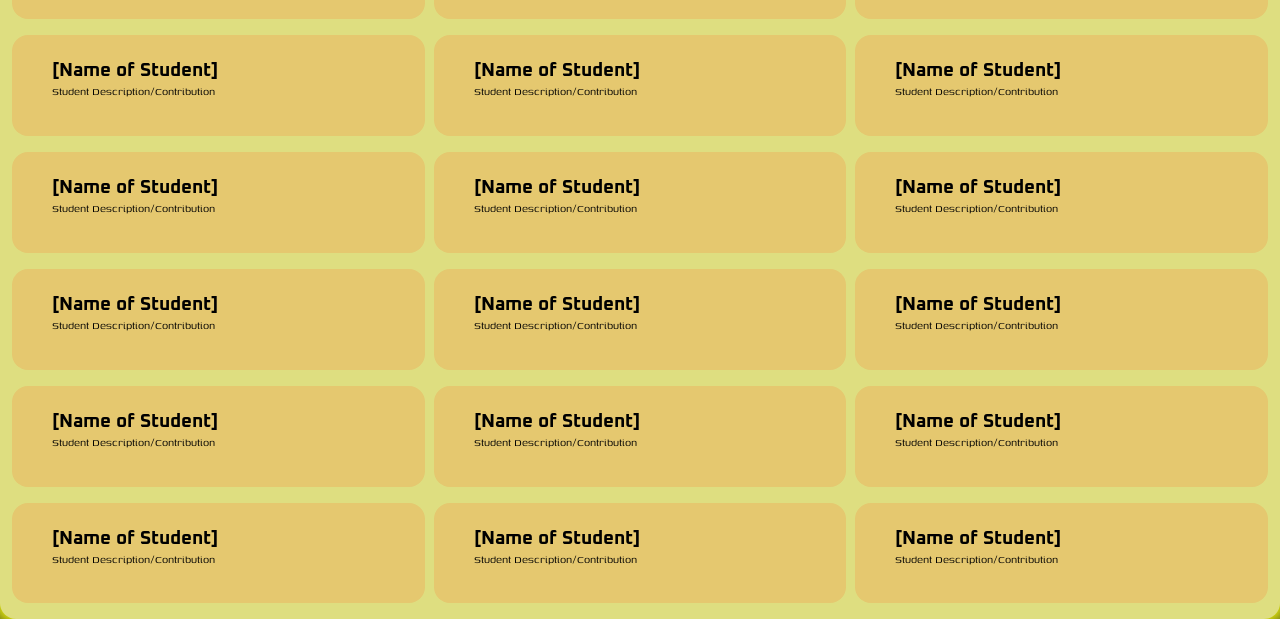
==== commit 48d2a0c7: "feat: polish acknowledgement styles" ====
--- a/index.html
+++ b/index.html
@@ -305,6 +305,251 @@
             <section id="MAIN-ACKNOWLEDGEMENTS">
                 <h2> ACKNOWLEDGEMENTS </h2>
                 <div id="ACKNOWLEDGEMENTS-CONT">
+                    <article class="acknowledgement-card" id="ADVISER">
+                        <img/>
+                        <div id="ACKNOWLEDGEMENTS-TEXT-BLOCK">
+                            <strong> [Name of Adviser] </strong>
+                            <p> Description/Gratitude</p>
+                        </div>
+                    </article>
+                    <article class="acknowledgement-card">
+                        <img/>
+                        <div id="ACKNOWLEDGEMENTS-TEXT-BLOCK">
+                            <strong> [Name of Student] </strong>
+                            <p> Student Description/Contribution</p>
+                        </div>
+                    </article>
+                    <article class="acknowledgement-card">
+                        <img/>
+                        <div id="ACKNOWLEDGEMENTS-TEXT-BLOCK">
+                            <strong> [Name of Student] </strong>
+                            <p> Student Description/Contribution</p>
+                        </div>
+                    </article>
+                    <article class="acknowledgement-card">
+                        <img/>
+                        <div id="ACKNOWLEDGEMENTS-TEXT-BLOCK">
+                            <strong> [Name of Student] </strong>
+                            <p> Student Description/Contribution</p>
+                        </div>
+                    </article>
+                    <article class="acknowledgement-card">
+                        <img/>
+                        <div id="ACKNOWLEDGEMENTS-TEXT-BLOCK">
+                            <strong> [Name of Student] </strong>
+                            <p> Student Description/Contribution</p>
+                        </div>
+                    </article>
+                    <article class="acknowledgement-card">
+                        <img/>
+                        <div id="ACKNOWLEDGEMENTS-TEXT-BLOCK">
+                            <strong> [Name of Student] </strong>
+                            <p> Student Description/Contribution</p>
+                        </div>
+                    </article>
+                    <article class="acknowledgement-card">
+                        <img/>
+                        <div id="ACKNOWLEDGEMENTS-TEXT-BLOCK">
+                            <strong> [Name of Student] </strong>
+                            <p> Student Description/Contribution</p>
+                        </div>
+                    </article>
+                    <article class="acknowledgement-card">
+                        <img/>
+                        <div id="ACKNOWLEDGEMENTS-TEXT-BLOCK">
+                            <strong> [Name of Student] </strong>
+                            <p> Student Description/Contribution</p>
+                        </div>
+                    </article>
+                    <article class="acknowledgement-card">
+                        <img/>
+                        <div id="ACKNOWLEDGEMENTS-TEXT-BLOCK">
+                            <strong> [Name of Student] </strong>
+                            <p> Student Description/Contribution</p>
+                        </div>
+                    </article>
+                    <article class="acknowledgement-card">
+                        <img/>
+                        <div id="ACKNOWLEDGEMENTS-TEXT-BLOCK">
+                            <strong> [Name of Student] </strong>
+                            <p> Student Description/Contribution</p>
+                        </div>
+                    </article>
+                    <article class="acknowledgement-card">
+                        <img/>
+                        <div id="ACKNOWLEDGEMENTS-TEXT-BLOCK">
+                            <strong> [Name of Student] </strong>
+                            <p> Student Description/Contribution</p>
+                        </div>
+                    </article>
+                    <article class="acknowledgement-card">
+                        <img/>
+                        <div id="ACKNOWLEDGEMENTS-TEXT-BLOCK">
+                            <strong> [Name of Student] </strong>
+                            <p> Student Description/Contribution</p>
+                        </div>
+                    </article>
+                    <article class="acknowledgement-card">
+                        <img/>
+                        <div id="ACKNOWLEDGEMENTS-TEXT-BLOCK">
+                            <strong> [Name of Student] </strong>
+                            <p> Student Description/Contribution</p>
+                        </div>
+                    </article>
+                    <article class="acknowledgement-card">
+                        <img/>
+                        <div id="ACKNOWLEDGEMENTS-TEXT-BLOCK">
+                            <strong> [Name of Student] </strong>
+                            <p> Student Description/Contribution</p>
+                        </div>
+                    </article>
+                    <article class="acknowledgement-card">
+                        <img/>
+                        <div id="ACKNOWLEDGEMENTS-TEXT-BLOCK">
+                            <strong> [Name of Student] </strong>
+                            <p> Student Description/Contribution</p>
+                        </div>
+                    </article>
+                    <article class="acknowledgement-card">
+                        <img/>
+                        <div id="ACKNOWLEDGEMENTS-TEXT-BLOCK">
+                            <strong> [Name of Student] </strong>
+                            <p> Student Description/Contribution</p>
+                        </div>
+                    </article>
+                    <article class="acknowledgement-card">
+                        <img/>
+                        <div id="ACKNOWLEDGEMENTS-TEXT-BLOCK">
+                            <strong> [Name of Student] </strong>
+                            <p> Student Description/Contribution</p>
+                        </div>
+                    </article>
+                    <article class="acknowledgement-card">
+                        <img/>
+                        <div id="ACKNOWLEDGEMENTS-TEXT-BLOCK">
+                            <strong> [Name of Student] </strong>
+                            <p> Student Description/Contribution</p>
+                        </div>
+                    </article>
+                    <article class="acknowledgement-card">
+                        <img/>
+                        <div id="ACKNOWLEDGEMENTS-TEXT-BLOCK">
+                            <strong> [Name of Student] </strong>
+                            <p> Student Description/Contribution</p>
+                        </div>
+                    </article>
+                    <article class="acknowledgement-card">
+                        <img/>
+                        <div id="ACKNOWLEDGEMENTS-TEXT-BLOCK">
+                            <strong> [Name of Student] </strong>
+                            <p> Student Description/Contribution</p>
+                        </div>
+                    </article>
+                    <article class="acknowledgement-card">
+                        <img/>
+                        <div id="ACKNOWLEDGEMENTS-TEXT-BLOCK">
+                            <strong> [Name of Student] </strong>
+                            <p> Student Description/Contribution</p>
+                        </div>
+                    </article>
+                    <article class="acknowledgement-card">
+                        <img/>
+                        <div id="ACKNOWLEDGEMENTS-TEXT-BLOCK">
+                            <strong> [Name of Student] </strong>
+                            <p> Student Description/Contribution</p>
+                        </div>
+                    </article>
+                    <article class="acknowledgement-card">
+                        <img/>
+                        <div id="ACKNOWLEDGEMENTS-TEXT-BLOCK">
+                            <strong> [Name of Student] </strong>
+                            <p> Student Description/Contribution</p>
+                        </div>
+                    </article>
+                    <article class="acknowledgement-card">
+                        <img/>
+                        <div id="ACKNOWLEDGEMENTS-TEXT-BLOCK">
+                            <strong> [Name of Student] </strong>
+                            <p> Student Description/Contribution</p>
+                        </div>
+                    </article>
+                    <article class="acknowledgement-card">
+                        <img/>
+                        <div id="ACKNOWLEDGEMENTS-TEXT-BLOCK">
+                            <strong> [Name of Student] </strong>
+                            <p> Student Description/Contribution</p>
+                        </div>
+                    </article>
+                    <article class="acknowledgement-card">
+                        <img/>
+                        <div id="ACKNOWLEDGEMENTS-TEXT-BLOCK">
+                            <strong> [Name of Student] </strong>
+                            <p> Student Description/Contribution</p>
+                        </div>
+                    </article>
+                    <article class="acknowledgement-card">
+                        <img/>
+                        <div id="ACKNOWLEDGEMENTS-TEXT-BLOCK">
+                            <strong> [Name of Student] </strong>
+                            <p> Student Description/Contribution</p>
+                        </div>
+                    </article>
+                    <article class="acknowledgement-card">
+                        <img/>
+                        <div id="ACKNOWLEDGEMENTS-TEXT-BLOCK">
+                            <strong> [Name of Student] </strong>
+                            <p> Student Description/Contribution</p>
+                        </div>
+                    </article>
+                    <article class="acknowledgement-card">
+                        <img/>
+                        <div id="ACKNOWLEDGEMENTS-TEXT-BLOCK">
+                            <strong> [Name of Student] </strong>
+                            <p> Student Description/Contribution</p>
+                        </div>
+                    </article>
+                    <article class="acknowledgement-card">
+                        <img/>
+                        <div id="ACKNOWLEDGEMENTS-TEXT-BLOCK">
+                            <strong> [Name of Student] </strong>
+                            <p> Student Description/Contribution</p>
+                        </div>
+                    </article>
+                    <article class="acknowledgement-card">
+                        <img/>
+                        <div id="ACKNOWLEDGEMENTS-TEXT-BLOCK">
+                            <strong> [Name of Student] </strong>
+                            <p> Student Description/Contribution</p>
+                        </div>
+                    </article>
+                    <article class="acknowledgement-card">
+                        <img/>
+                        <div id="ACKNOWLEDGEMENTS-TEXT-BLOCK">
+                            <strong> [Name of Student] </strong>
+                            <p> Student Description/Contribution</p>
+                        </div>
+                    </article>
+                    <article class="acknowledgement-card">
+                        <img/>
+                        <div id="ACKNOWLEDGEMENTS-TEXT-BLOCK">
+                            <strong> [Name of Student] </strong>
+                            <p> Student Description/Contribution</p>
+                        </div>
+                    </article>
+                    <article class="acknowledgement-card">
+                        <img/>
+                        <div id="ACKNOWLEDGEMENTS-TEXT-BLOCK">
+                            <strong> [Name of Student] </strong>
+                            <p> Student Description/Contribution</p>
+                        </div>
+                    </article>
+                    <article class="acknowledgement-card">
+                        <img/>
+                        <div id="ACKNOWLEDGEMENTS-TEXT-BLOCK">
+                            <strong> [Name of Student] </strong>
+                            <p> Student Description/Contribution</p>
+                        </div>
+                    </article>
                     <article class="acknowledgement-card">
                         <img/>
                         <div id="ACKNOWLEDGEMENTS-TEXT-BLOCK">
--- a/styles.css
+++ b/styles.css
@@ -369,7 +369,7 @@
         flex-direction: column;
         align-self: center;
         width: 97%;
-        height: 90vh;
+        height: fit-content;
         border: 5px solid var(--border-color);
         border-radius: 1rem;
         text-align: center;
@@ -445,7 +445,8 @@
         width: 45vw;
         box-sizing: content-box;
         position: relative;
-        height: 90%;
+        height: auto;
+        aspect-ratio: 16/9;
         border-radius: 0.5em;
         align-content: center;
         text-align: center;
@@ -492,7 +493,9 @@
     }
 
     .card-overlay strong {
-        padding-left: 1rem; 
+        padding-left: 2rem; 
+        padding-bottom: 1rem;
+        font-size: 3vw;
     }
 
     @media screen and (max-width: 425px) {
@@ -522,6 +525,7 @@
         .artwork-card {
             width: 90vw;
             overflow: hidden;
+            aspect-ratio: 1/1;
         }
 
         .artwork-card img {
@@ -535,7 +539,10 @@
         .card-overlay {
             opacity: 1;
             justify-content: center;
-            font-size: 2rem
+        }
+
+        .card-overlay strong {
+            font-size: 6vw
         }
     }
 
@@ -661,18 +668,23 @@
 
     /* ACKNOWLEDGEMENTS */
     #MAIN-ACKNOWLEDGEMENTS {
-        position: relative;
         background-color: rgb(222, 222, 128);
+        border-radius: 1rem;
+        scroll-margin-top: 85px;
+        border-top: 0.3rem solid yellow;
+        box-shadow: 0px 0px 20px 10px rgba(251, 255, 10, 0.98);
     }
 
     #MAIN-ACKNOWLEDGEMENTS h2 {
-        position: absolute;
-        top: -50%;
         font-family: "Oxanium", sans-serif;
         color: white;
-        font-size: 3rem;
-        left: 50%;
-        transform: translate(-50%, 0);
+        font-size: 4vw;
+        background-color: rgba(255, 217, 0, 0.49);
+        border-radius: 1rem;
+        padding: 1.5rem 0.5rem 1.5rem 0.5rem;
+        margin-top: 0;
+        margin-bottom: 0;
+        text-align: center;
     }
 
     #ACKNOWLEDGEMENTS-CONT {
@@ -683,6 +695,7 @@
         justify-content: center;
         gap: 1rem;
         box-sizing: border-box;
+        margin-top: 0;
     }
 
     .acknowledgement-card {
@@ -692,6 +705,7 @@
         background-color: rgb(229, 200, 111);
         padding: 1.5rem;
         justify-self: center;
+        border-radius: 1rem;
     }
 
     .acknowledgement-card img {
@@ -710,6 +724,54 @@
         font-family: "Genos", sans-serif;
         font-size: 1vw;
         margin-top: 0
+    }
+
+    @media screen and (max-width: 425px) {
+        #MAIN-ACKNOWLEDGEMENTS h2 {
+            font-family: "Oxanium", sans-serif;
+            color: white;
+            font-size: 8.5vw;
+            text-align: center;
+            top: -30px;
+            margin: 0;
+        }
+
+        #ACKNOWLEDGEMENTS-CONT {
+            display: grid;
+            width: 100%;
+            padding: 1rem;
+            grid-template-columns: repeat(1, 1fr);
+            justify-content: center;
+            gap: 1rem;
+            box-sizing: border-box;
+        }
+
+        .acknowledgement-card {
+            display: flex;
+            width: 90%;
+            gap: 1rem;
+            background-color: rgb(229, 200, 111);
+            padding: 1rem;
+            justify-self: center;
+        }
+
+        .acknowledgement-card img {
+            height: auto;
+            aspect-ratio: 1/1;
+            border-radius: 20rem;
+            background-color: rebeccapurple;
+        }
+
+        .acknowledgement-card strong {
+            font-family: "Oxanium", sans-serif;
+            font-size: 5vw;
+        }
+
+        .acknowledgement-card p {
+            font-family: "Genos", sans-serif;
+            font-size: 5vw;
+            margin-top: 0
+        }
     }
 
 /* ANIMATION CLASSES */
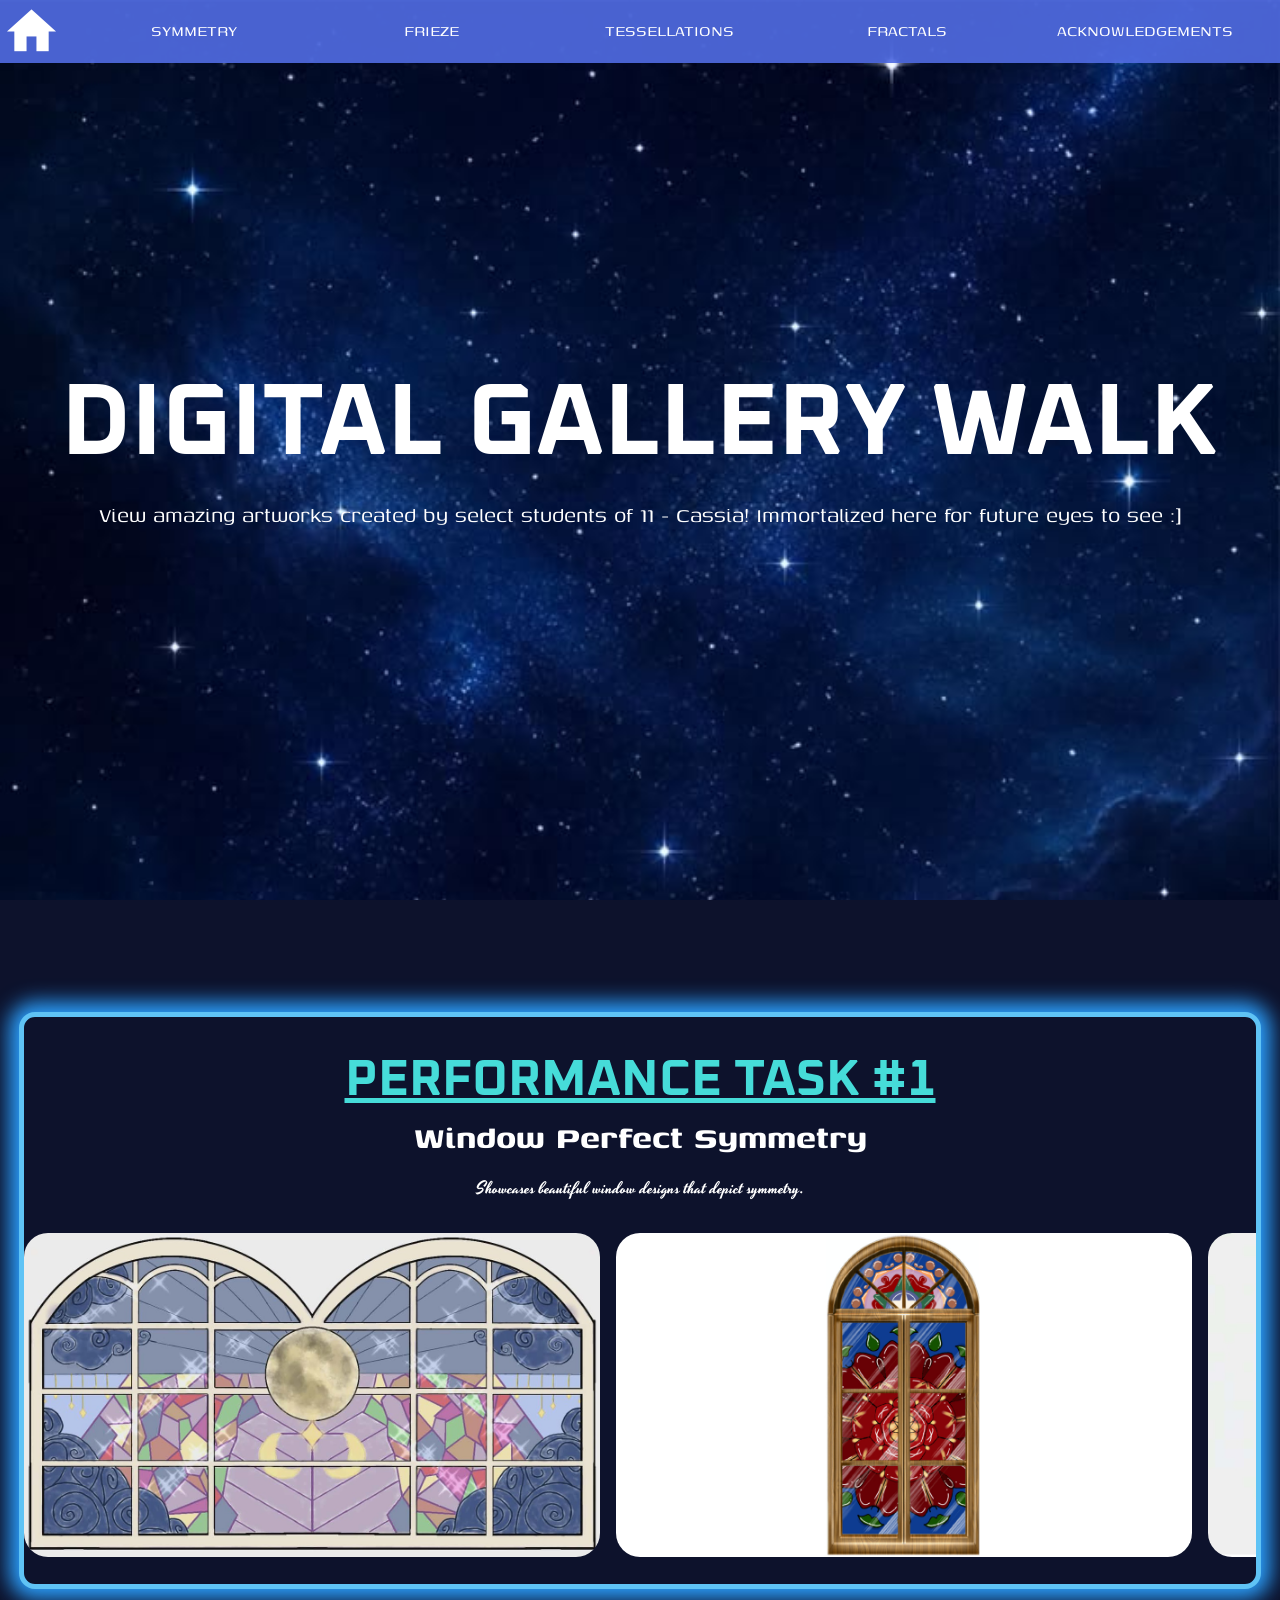
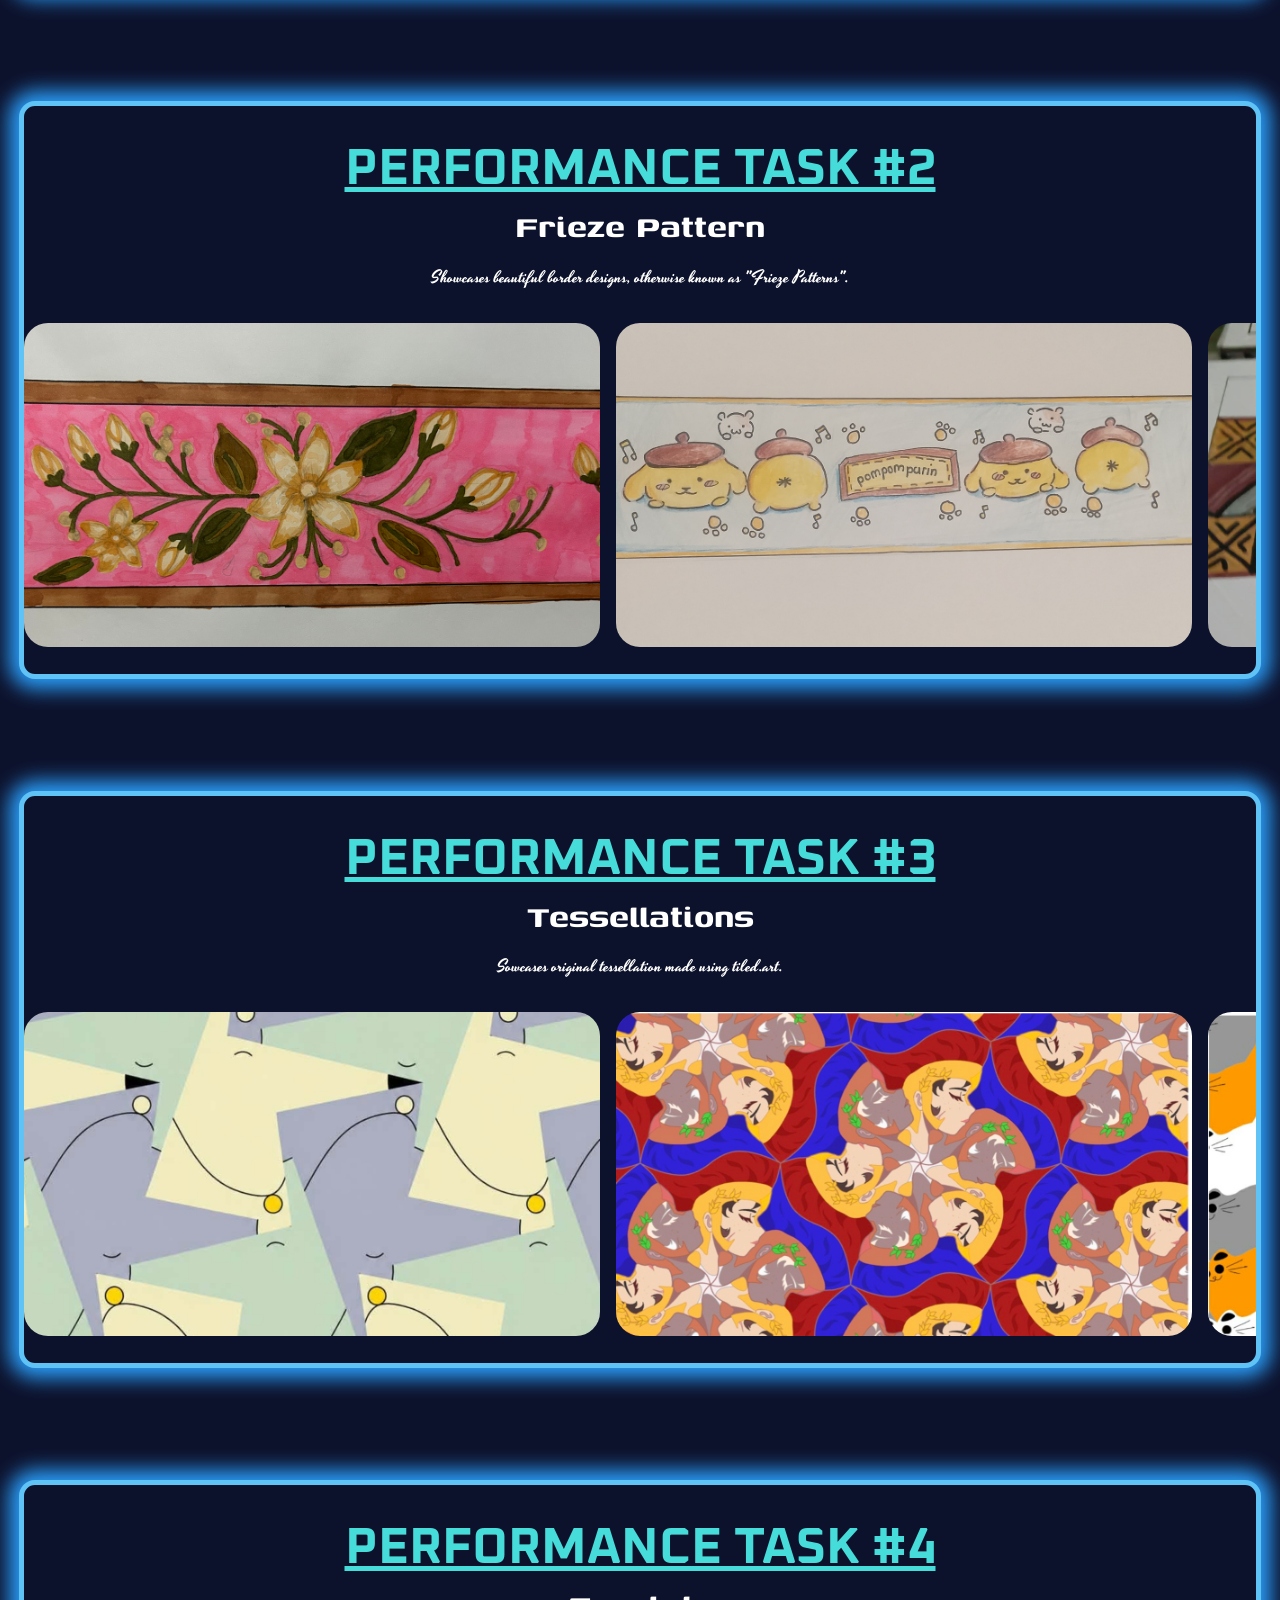
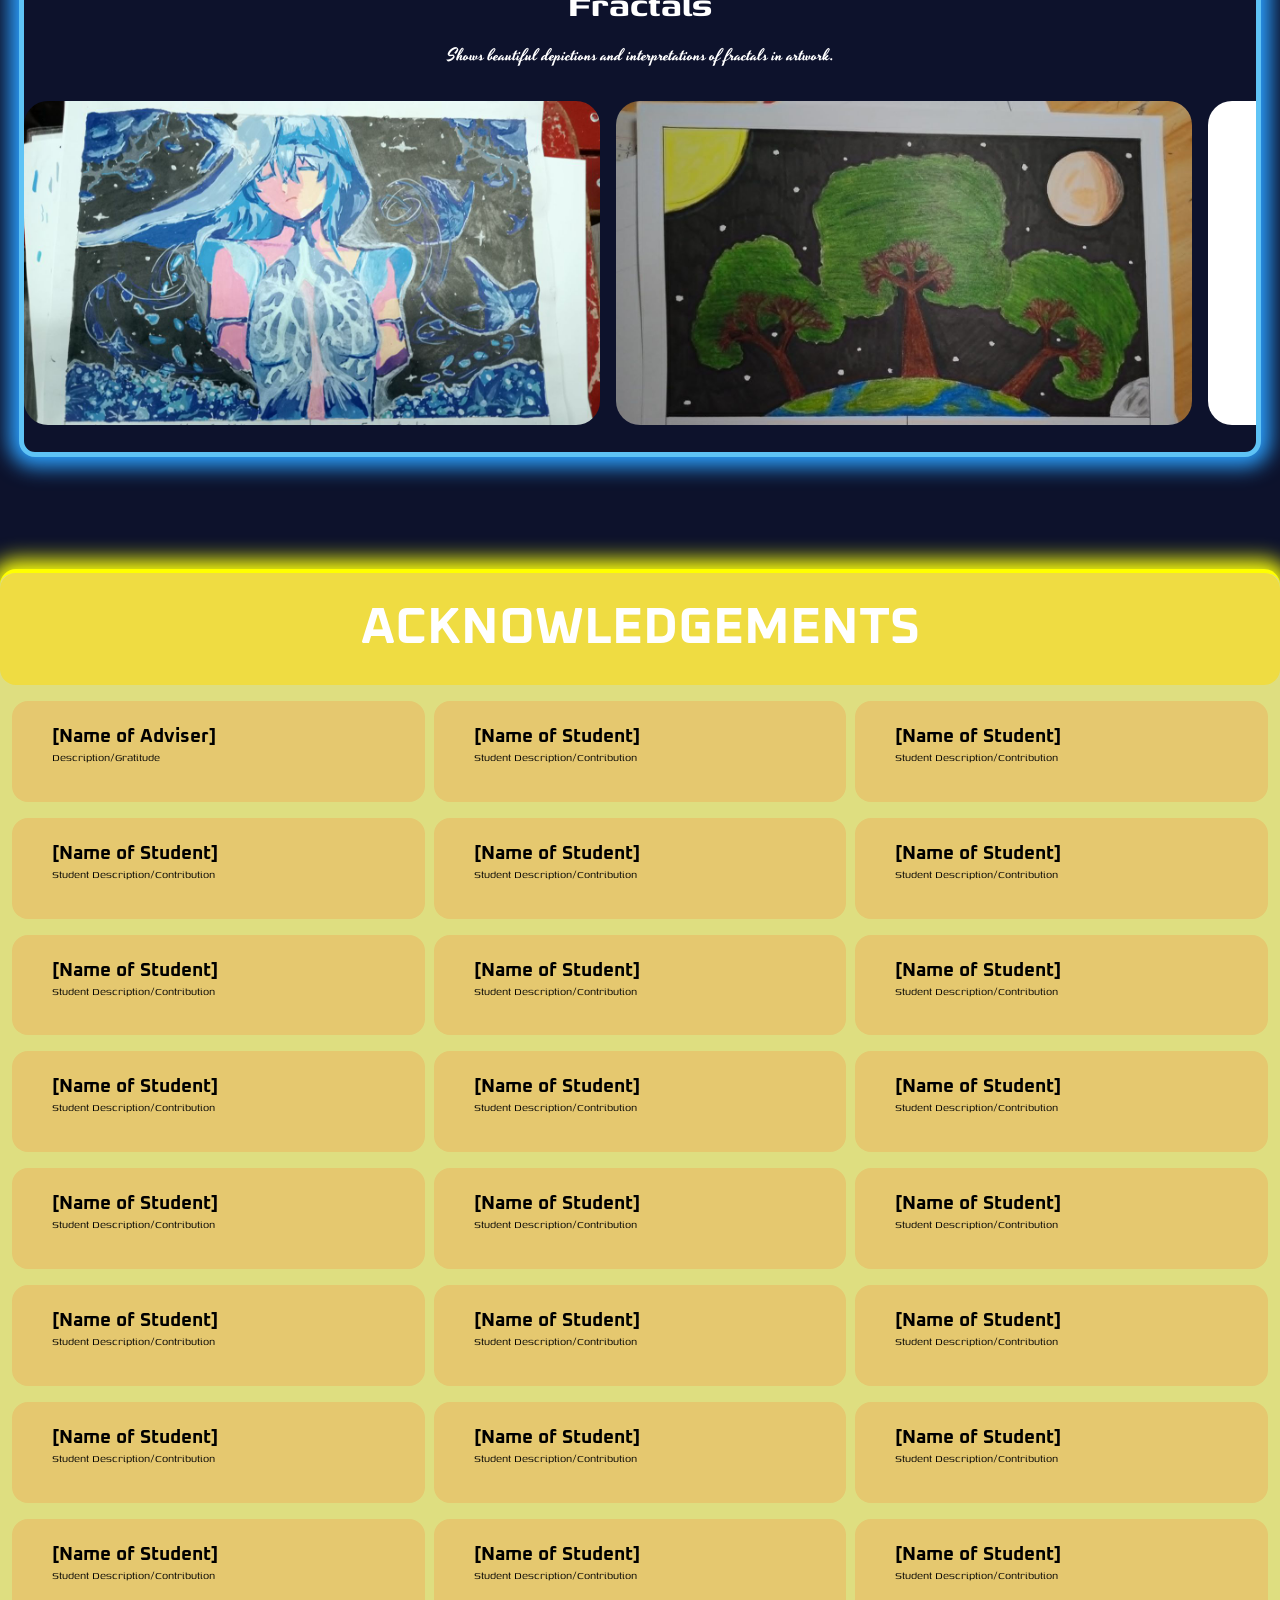
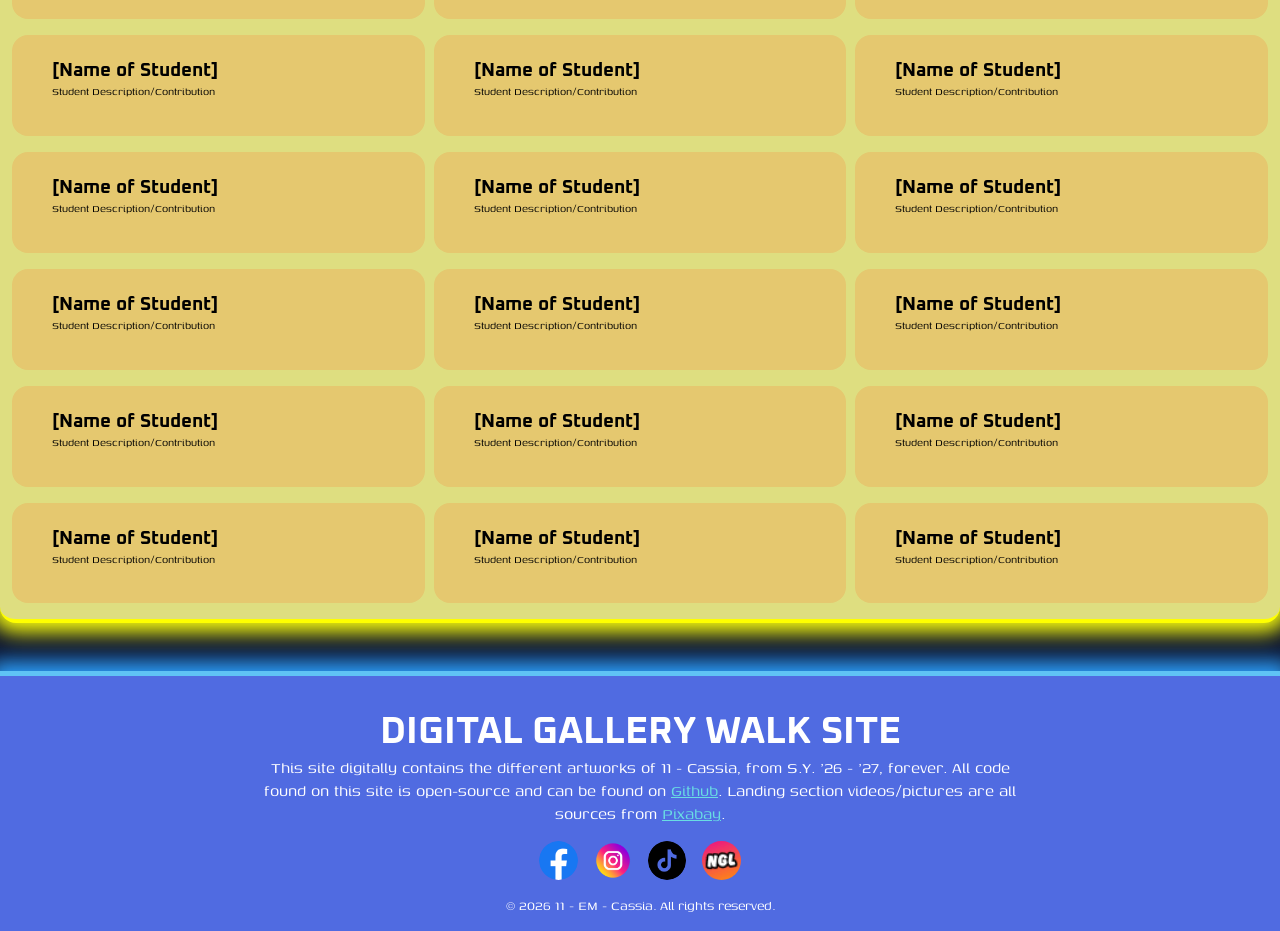
==== commit 214bb45b: "feat: add footer" ====
--- a/index.html
+++ b/index.html
@@ -582,8 +582,19 @@
             </section>
         </main>
         <footer>
-            <section id="FOOTER-ABOUT"></section>
-            <section id="FOOTER-CONTACT"></section>
+            <strong>DIGITAL GALLERY WALK SITE</strong>
+            <section id="FOOTER-ABOUT">
+                This site digitally contains the different artworks of 11 - Cassia, from S.Y. '26 - '27, forever.
+                All code found on this site is open-source and can be found on <a href="https://github.com/jhazmineaudrey/Digital-Gallery-Walk-Site">Github</a>.
+                Landing section videos/pictures are all sources from <a href="https://pixabay.com/">Pixabay</a>.
+            </section>
+            <section id="FOOTER-CONTACT">
+                <a href="https://www.facebook.com/"><img src="./assets/facebook.png"/></a>
+                <a href="https://www.instagram.com/"><img src="./assets/instagram.png"/></a>
+                <a href="https://www.tiktok.com/"><img src="./assets/tiktok.png"/></a>
+                <a href="https://ngl.link/"><img src="./assets/ngl.png"/></a>
+            </section>
+            <p>© 2026 11 - EM - Cassia. All rights reserved.</p>
         </footer>
     </body>
 </html>
--- a/styles.css
+++ b/styles.css
@@ -671,8 +671,10 @@
         background-color: rgb(222, 222, 128);
         border-radius: 1rem;
         scroll-margin-top: 85px;
+        border-bottom: 0.3rem solid yellow;
         border-top: 0.3rem solid yellow;
         box-shadow: 0px 0px 20px 10px rgba(251, 255, 10, 0.98);
+        height: fit-content
     }
 
     #MAIN-ACKNOWLEDGEMENTS h2 {
@@ -774,6 +776,79 @@
         }
     }
 
+/* FOOTER */
+footer {
+    display: flex;
+    flex-direction: column;
+    width: 100%;
+    height: fit-content;
+    background-color: rgb(80, 107, 225);
+    margin-top: 3rem;
+    overflow: hidden;
+    border-top: 5px solid var(--border-color);
+    box-shadow: 0px 0px 20px 10px rgba(44,161,255,0.98);
+    align-items: center;
+    color: white
+}
+
+footer strong {
+    font-size: 3vw;
+    font-family: "Oxanium", sans-serif;
+    margin-top: 2rem;
+    animation: float 5s ease-in-out infinite alternate
+}
+
+#FOOTER-ABOUT  {
+    text-align: center;
+    font-size: 1.5vw;
+    width: 60vw;
+    font-family: "Genos", sans-serif;
+    animation: float 5s ease-in-out infinite alternate;
+    animation-delay: 0.5s
+}
+
+
+#FOOTER-ABOUT a {
+    color: rgb(105, 221, 227)
+}
+
+#FOOTER-CONTACT {
+    display: flex;
+    gap: 1rem;
+    margin-top: 1rem;
+    animation: float 5s ease-in-out infinite alternate;
+    animation-delay: 1s
+}
+
+#FOOTER-CONTACT a img {
+    width: 3vw;
+    height: auto;
+    aspect-ratio: 1/1;
+    border-radius: 30rem;
+}
+
+#FOOTER-CONTACT a {
+    display: flex;
+    transition: all 0.6s ease-in-out;
+    border-radius: 30rem;
+    justify-content: center;
+    align-items: center
+}
+
+#FOOTER-CONTACT a:hover {
+    transform: translateY(-8px);
+    box-shadow: 0px 5px 23px 5px rgba(0,0,0,0.72);
+}
+
+footer p {
+    font-family: "Genos", sans-serif;
+    animation: float 5s ease-in-out infinite alternate;
+    animation-delay: 1.5s
+}
+
+
+
+
 /* ANIMATION CLASSES */
 .hide {
     animation: fade 1s reverse
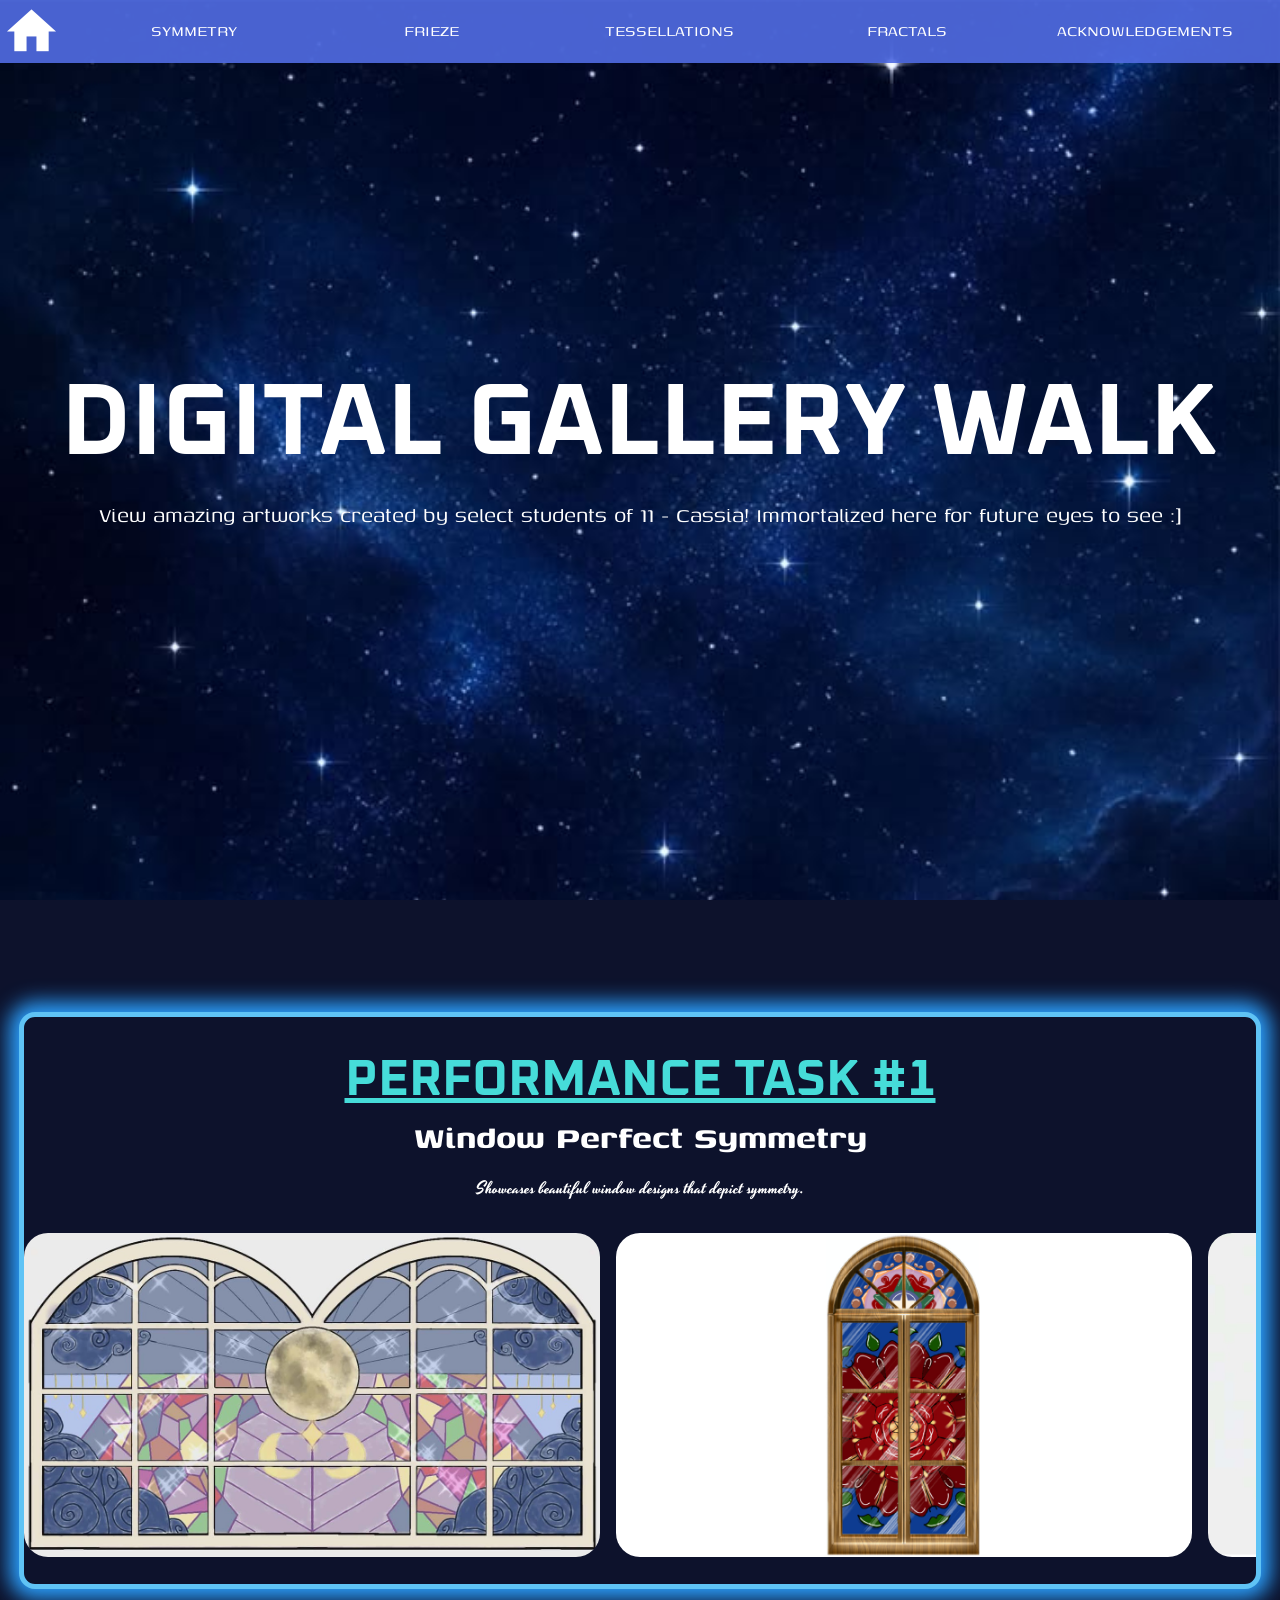
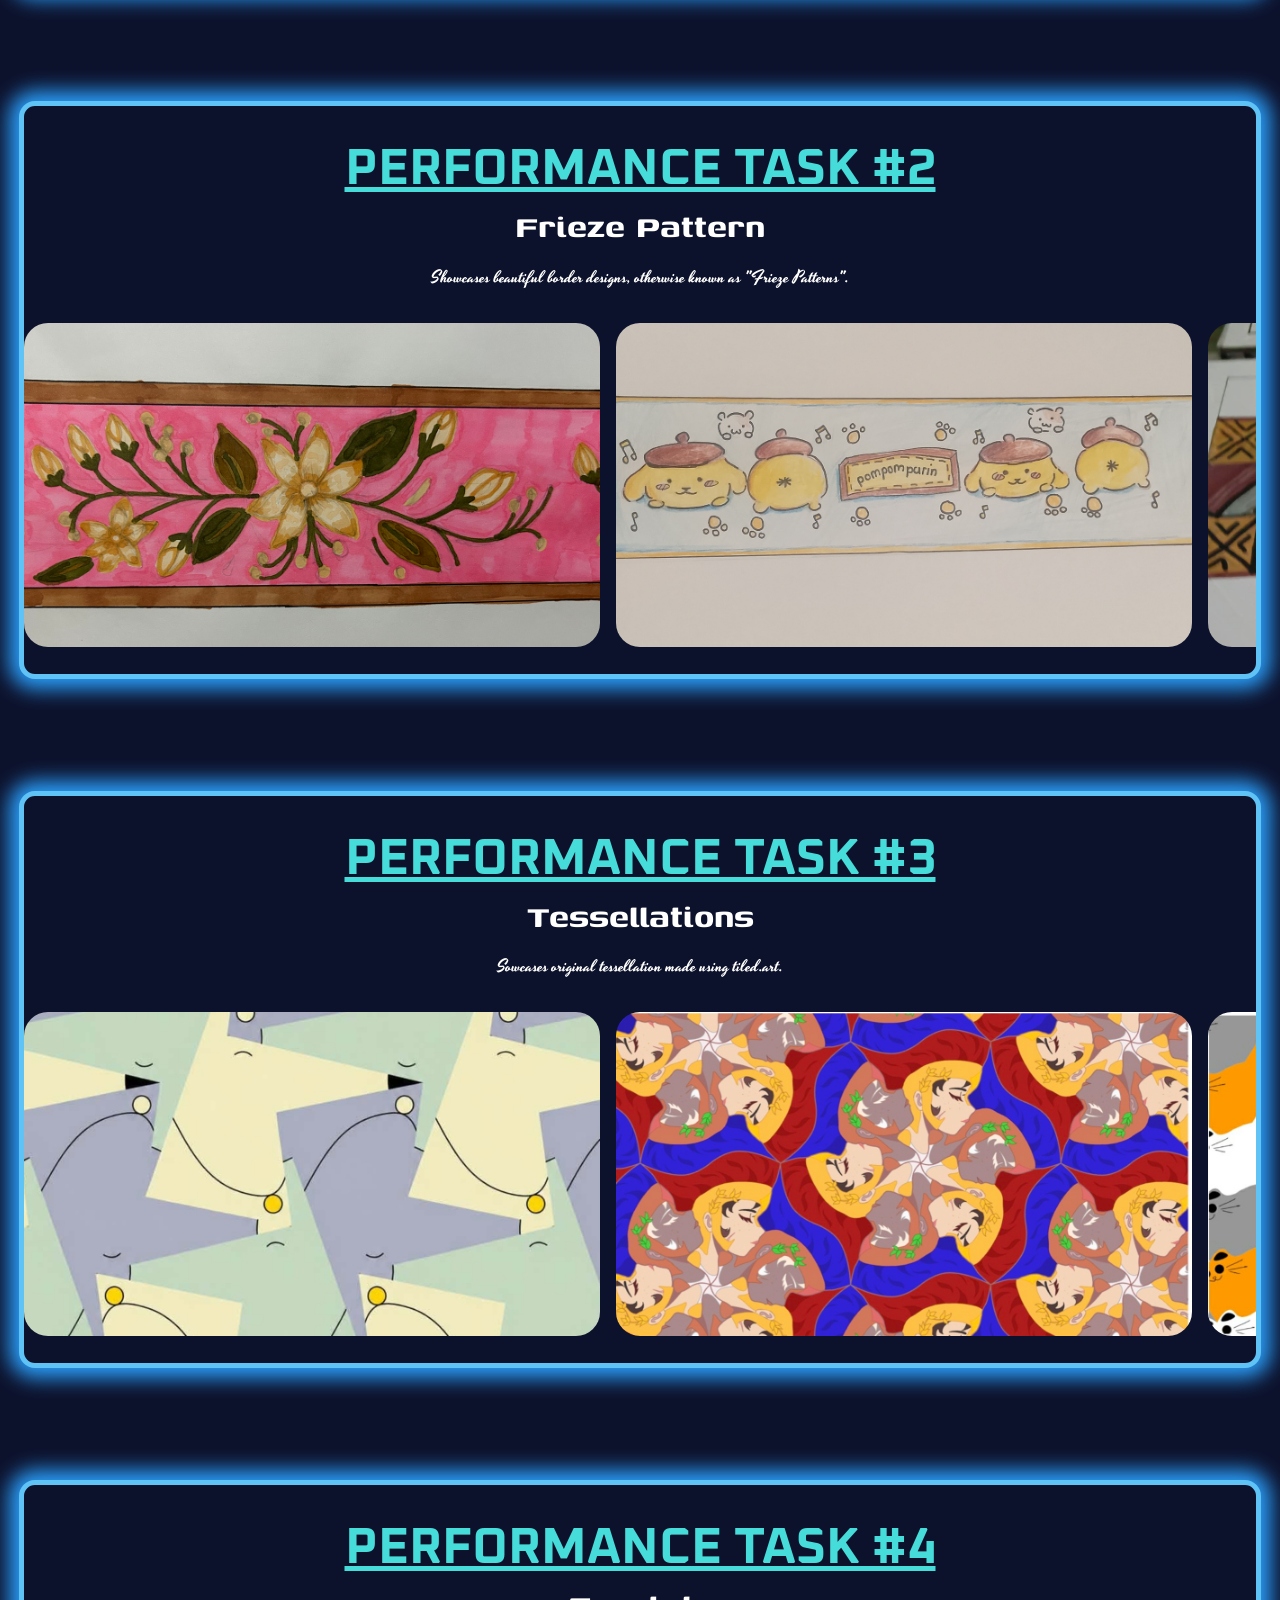
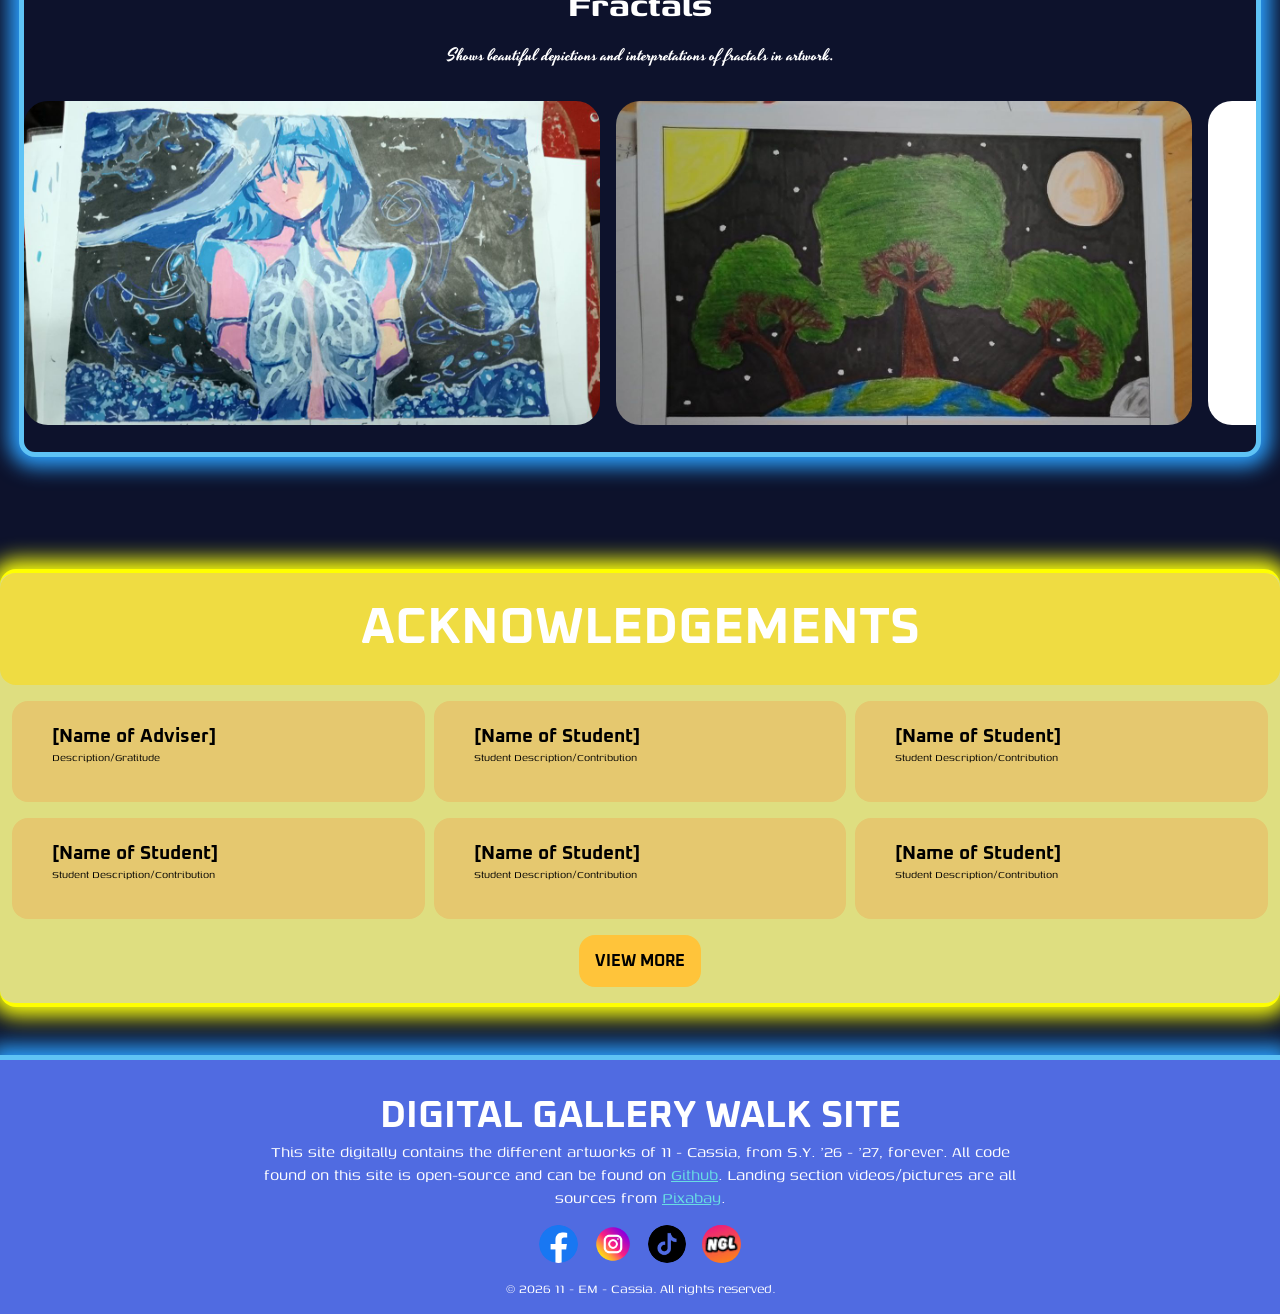
==== commit 3a6a933f: "feat: add load button to acknowledgements" ====
--- a/index.html
+++ b/index.html
@@ -304,6 +304,9 @@
 
             <section id="MAIN-ACKNOWLEDGEMENTS">
                 <h2> ACKNOWLEDGEMENTS </h2>
+                
+                <input type="checkbox" id="loadbtn"/>
+
                 <div id="ACKNOWLEDGEMENTS-CONT">
                     <article class="acknowledgement-card" id="ADVISER">
                         <img/>
@@ -578,6 +581,11 @@
                             <p> Student Description/Contribution</p>
                         </div>
                     </article>
+                </div>
+
+                <div id="LOADBTNCONT">
+                    <label for="loadbtn" id="VIEWMORE">VIEW MORE</label>
+                    <label for="loadbtn" id="VIEWLESS">VIEW LESS </label>
                 </div>
             </section>
         </main>
--- a/styles.css
+++ b/styles.css
@@ -698,6 +698,7 @@
         gap: 1rem;
         box-sizing: border-box;
         margin-top: 0;
+        min-height: auto;
     }
 
     .acknowledgement-card {
@@ -775,6 +776,49 @@
             margin-top: 0
         }
     }
+
+    #loadbtn {
+        display: none;
+    }
+
+    #LOADBTNCONT {
+        display: flex;
+        justify-content: center;
+    }
+
+    #MAIN-ACKNOWLEDGEMENTS label {
+        display: inline-block;
+        background-color: rgb(255, 196, 58);
+        padding: 1rem;
+        border-radius: 1rem;
+        margin: 0 1rem 1rem 1rem;
+        font-family: "Oxanium", sans-serif;
+        font-weight: bold;
+        transition: all 0.3s ease-in-out
+    }
+
+    #MAIN-ACKNOWLEDGEMENTS label:hover {
+        cursor: pointer;
+        background-color: rgb(255, 187, 28);
+        
+    }
+
+    #loadbtn ~ #LOADBTNCONT > #VIEWLESS,
+    #loadbtn:checked ~ #LOADBTNCONT > #VIEWMORE,
+    #loadbtn ~ #ACKNOWLEDGEMENTS-CONT > article:nth-child(n + 7) {
+        display: none;
+    }
+
+    #loadbtn ~ #LOADBTNCONT > #VIEWMORE,
+    #loadbtn:checked ~ #LOADBTNCONT > #VIEWLESS {
+        display: inline-block
+    }
+
+    
+    #loadbtn:checked ~ #ACKNOWLEDGEMENTS-CONT > article:nth-child(n + 7) {
+        display: flex
+    }
+
 
 /* FOOTER */
 footer {
@@ -846,7 +890,26 @@
     animation-delay: 1.5s
 }
 
-
+@media screen and (max-width: 425px) {
+    footer strong {
+        font-size: 7vw;
+        font-family: "Oxanium", sans-serif;
+        margin-top: 2rem;
+        animation: float 5s ease-in-out infinite alternate;
+    }
+
+    #FOOTER-ABOUT {
+        font-size: 3.5vw;
+        width: 95vw;
+    }
+
+    #FOOTER-CONTACT a img {
+        width: 10vw;
+        height: auto;
+        aspect-ratio: 1/1;
+        border-radius: 30rem;
+    }
+}
 
 
 /* ANIMATION CLASSES */
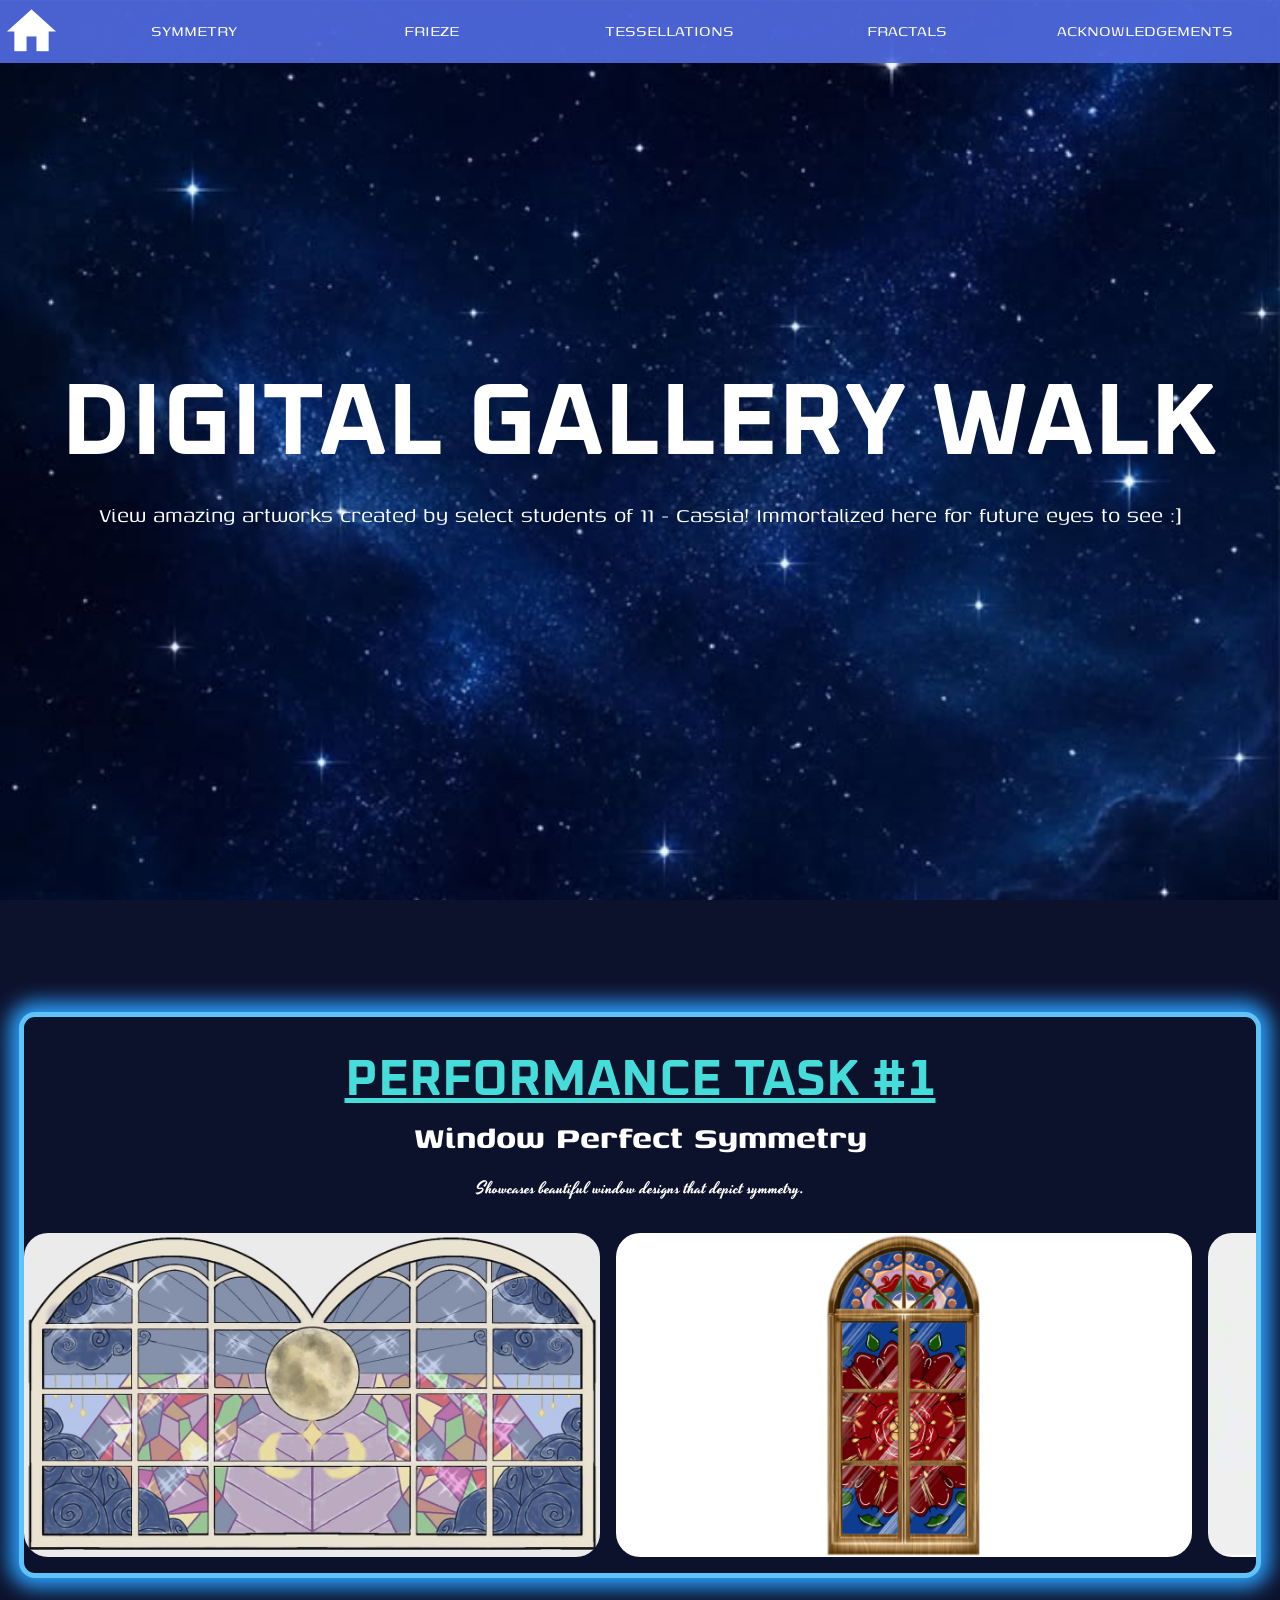
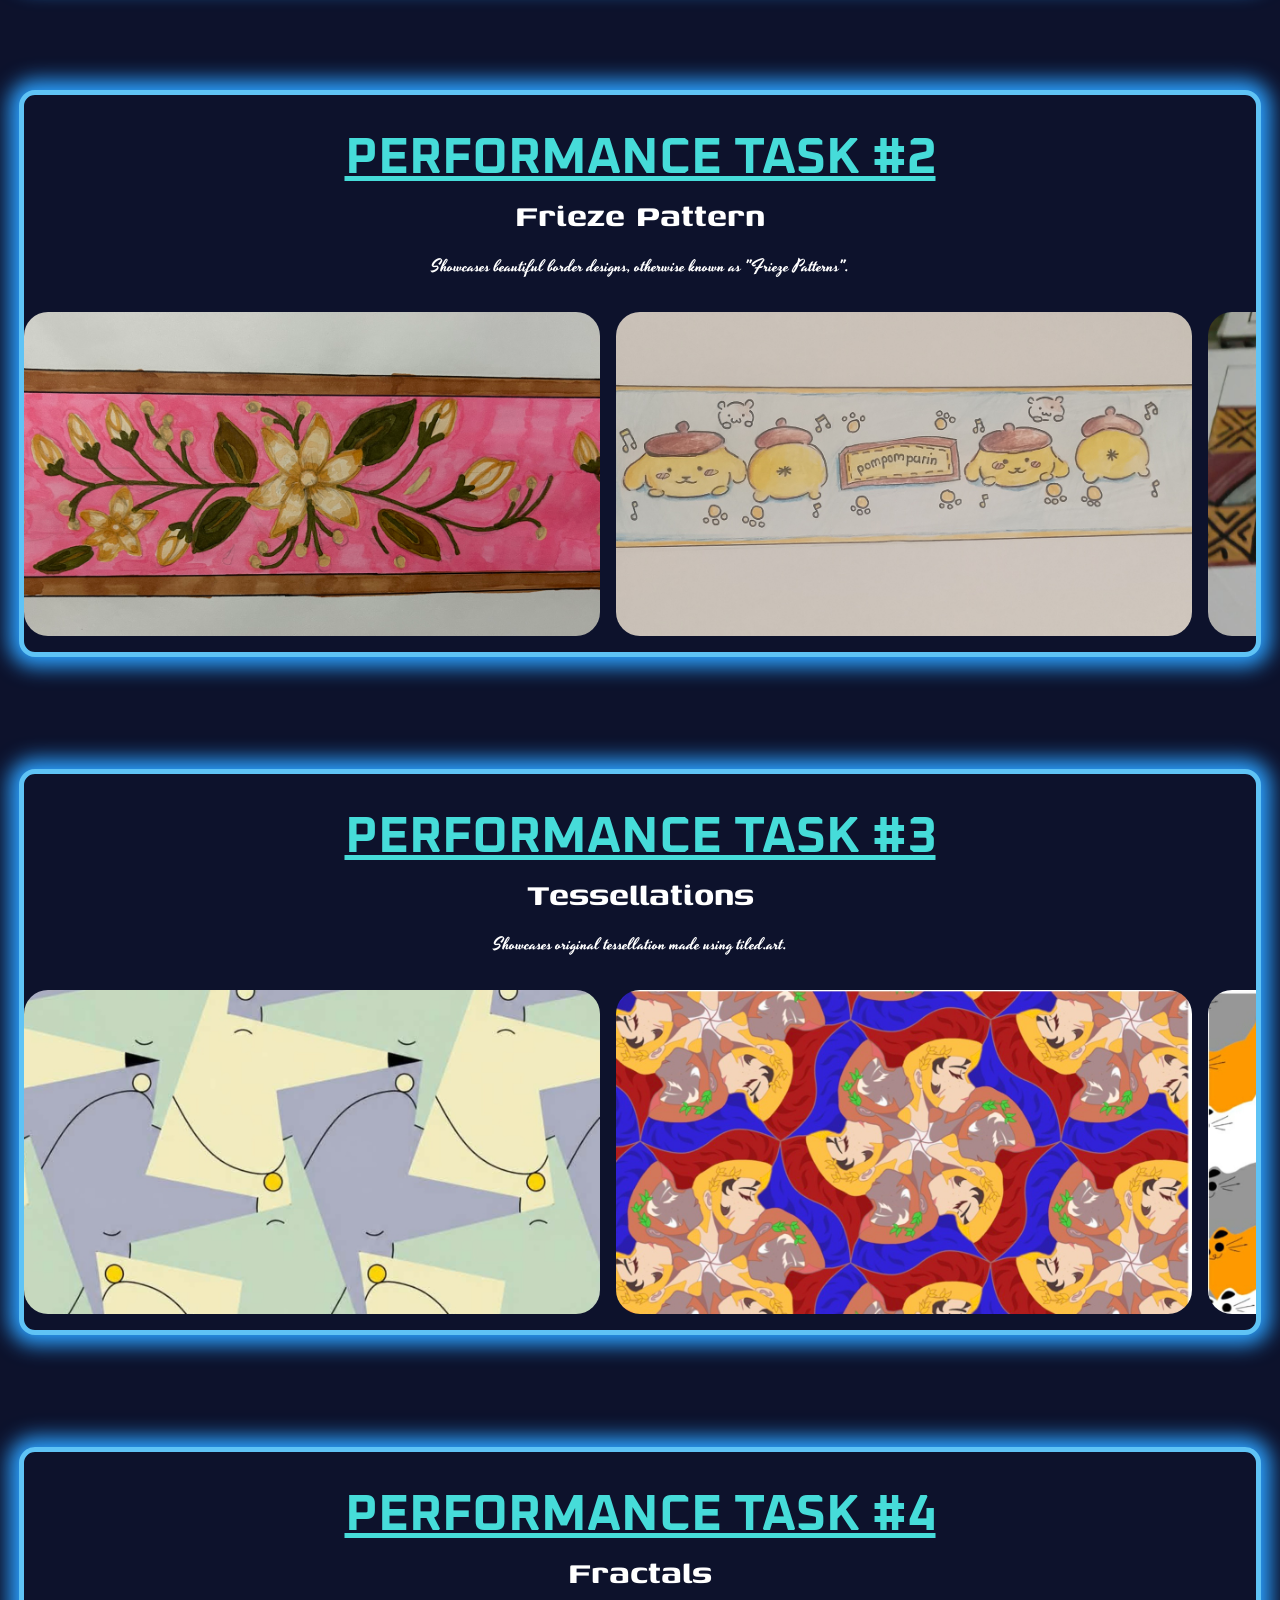
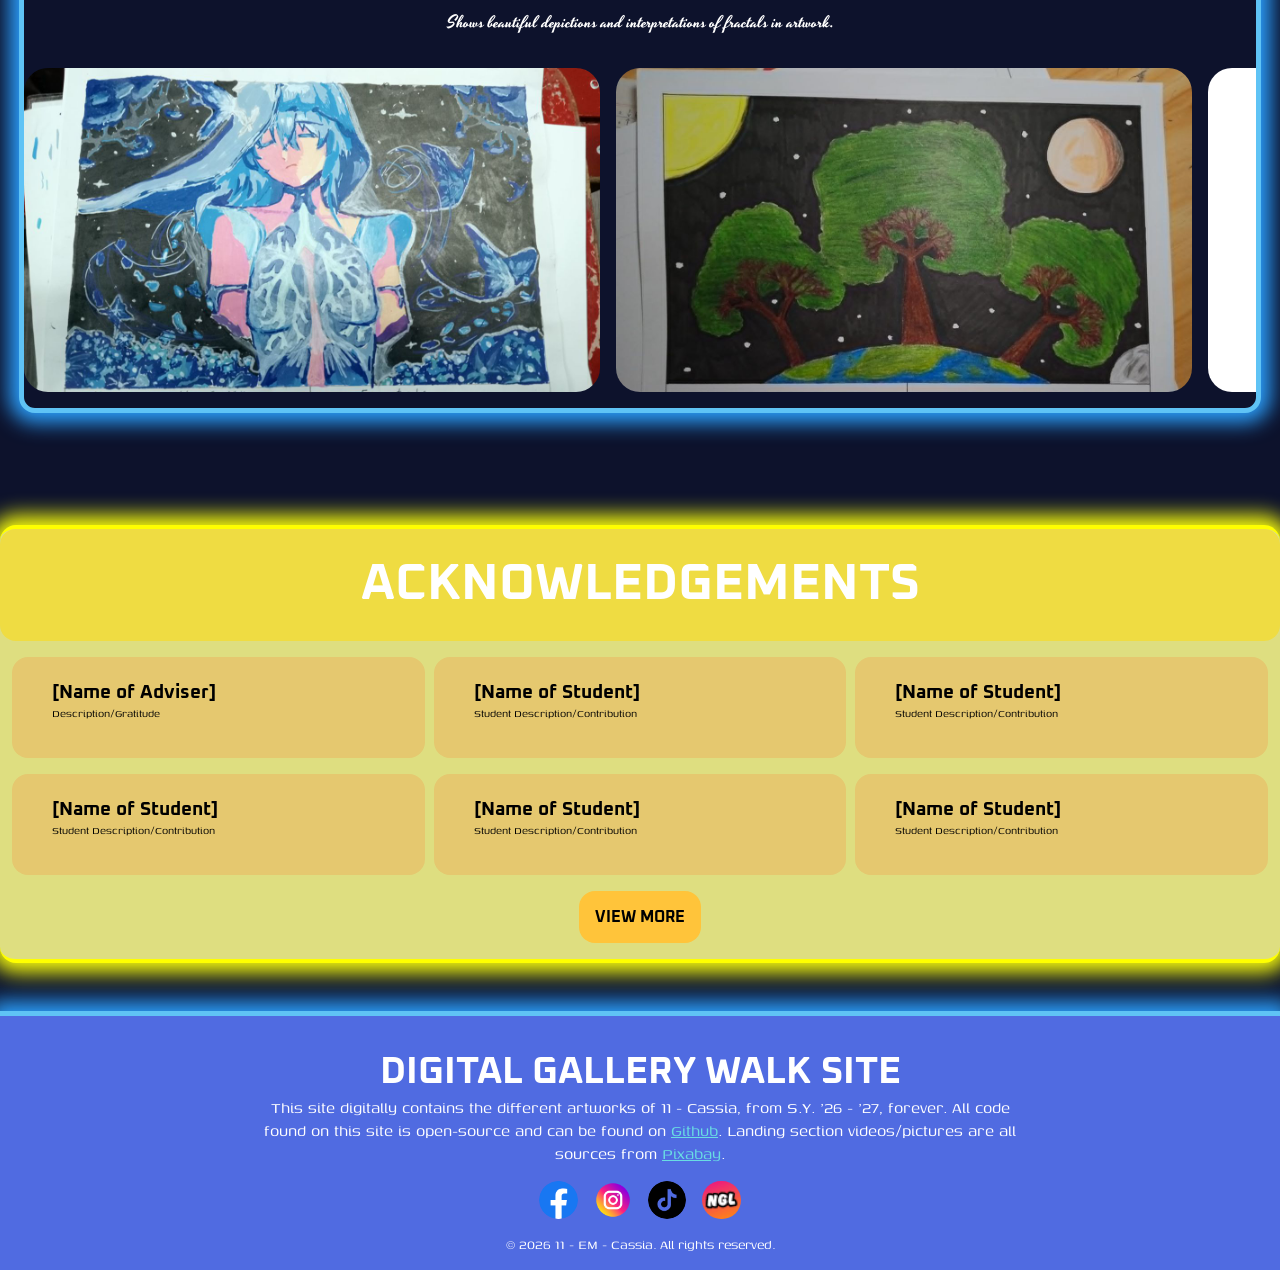
==== commit d9296e4f: "feat: add project pages" ====
--- a/index.html
+++ b/index.html
@@ -29,11 +29,11 @@
         <meta name="author" content="Jhazmine Audrey Perez"/>
 
         <!-- Open Graph Tags-->
-        <meta property="og:title" content="Digital Gallery Walk | [Section Name]"/>
+        <meta property="og:title" content="Digital Gallery Walk | Cassia"/>
         <meta
             property="og:description"
             content="Digital Gallery Walk | A permanent version of the Finite Mathematics
-            Gallery Walk project of [Section Name Here]."
+            Gallery Walk project of Cassia."
         /> 
         <meta property="og:url" content=""/> <!-- Add Domain URL here-->
 
@@ -43,14 +43,14 @@
         <meta property="og:type" content="Website"/>
 
         <!-- External Links -->
-        <link rel="stylesheet" href="./styles.css"/>
-        <script src="./app.js" defer></script></head>
+        <link rel="stylesheet" href="./css/styles.css"/>
+        <script src="./app.js" defer></script>
 
         <link href="https://fonts.googleapis.com/icon?family=Material+Icons|Material+Icons+Outlined|Material+Icons+Round|Material+Icons+Sharp|Material+Icons+Two+Tone" rel="stylesheet"/>
         <link rel="preconnect" href="https://fonts.googleapis.com">
         <link rel="preconnect" href="https://fonts.gstatic.com" crossorigin>
         <link href="https://fonts.googleapis.com/css2?family=Genos:ital,wght@0,100..900;1,100..900&family=Oxanium:wght@200..800&family=Yesteryear&display=swap" rel="stylesheet">
-
+    </head>
     <body>
         <!--
         <video autoplay muted loop id="LANDING-PAGE-VIDEO" class="landing">
@@ -95,7 +95,7 @@
             </section>
 
             <section class="PTs" id="PT1">
-                <h2><a class="section-title" href="">PERFORMANCE TASK #1</a></h2>
+                <h2><a class="section-title" href="./pages/symmetry.html">PERFORMANCE TASK #1</a></h2>
                 <p class="pt-title"><strong> Window Perfect Symmetry </strong></p>
                 <p class="section-desc"> Showcases beautiful window designs that depict symmetry. </p>
                 <div class="carousel">
@@ -147,7 +147,7 @@
             </section>
 
             <section class="PTs" id="PT2">
-                <h2><a class="section-title" href="">PERFORMANCE TASK #2</a></h2>
+                <h2><a class="section-title" href="./pages/frieze.html">PERFORMANCE TASK #2</a></h2>
                 <p class="pt-title"><strong> Frieze Pattern </strong></p>
                 <p class="section-desc"> Showcases beautiful border designs, otherwise known as "Frieze Patterns".</p>
                 <div class="carousel">
@@ -199,9 +199,9 @@
             </section>
 
             <section class="PTs" id="PT3">
-                <h2><a class="section-title" href="">PERFORMANCE TASK #3</a></h2>
+                <h2><a class="section-title" href="./pages/tessellation.html">PERFORMANCE TASK #3</a></h2>
                 <p class="pt-title"><strong> Tessellations </strong></p>
-                <p class="section-desc">Sowcases original tessellation made using tiled.art.</p>
+                <p class="section-desc">Showcases original tessellation made using tiled.art.</p>
                 <div class="carousel">
                     <div class="group">
                         <article class="artwork-card">
@@ -251,7 +251,7 @@
             </section>
 
             <section class="PTs" id="PT4">
-                <h2><a class="section-title" href="">PERFORMANCE TASK #4</a></h2>
+                <h2><a class="section-title" href="./pages/fractal.html">PERFORMANCE TASK #4</a></h2>
                 <p class="pt-title"><strong> Fractals </strong></p>
                 <p class="section-desc">Shows beautiful depictions and interpretations of fractals in artwork.</p>
                 <div class="carousel">
--- a/css/styles.css
+++ b/css/styles.css
@@ -0,0 +1,974 @@
+/*
+The Digital Gallery Walk Site is a website which can display several downloadable artworks based on previously-set categories. 
+Copyright (C) 2026 Jhazmine Audrey Perez
+
+This program is free software: you can redistribute it and/or modify
+it under the terms of the GNU General Public License as published by
+the Free Software Foundation, either version 3 of the License, or
+(at your option) any later version.
+
+This program is distributed in the hope that it will be useful,
+but WITHOUT ANY WARRANTY; without even the implied warranty of
+MERCHANTABILITY or FITNESS FOR A PARTICULAR PURPOSE.  See the
+GNU General Public License for more details.
+
+You should have received a copy of the GNU General Public License
+along with this program.  If not, see <https://www.gnu.org/licenses/>.
+*/
+
+/* GLOBAL STYLES */
+:root {
+    --border-color: #5fc3f5
+}
+
+html {
+    scroll-behavior: smooth;
+}
+
+body {
+    padding: 0;
+    margin: 0;
+    background-color: rgb(13, 18, 44);
+}
+
+body::-webkit-scrollbar {
+        display: none;
+    }
+
+main {
+    display: flex;
+    flex-direction: column;
+    justify-content: space-evenly;
+    gap: 7rem;
+    transition: filter 0.5s ease-in-out
+}
+
+/*LANDING STYLES*/
+/*
+#LANDING-PAGE-VIDEO {
+    position: fixed;
+    top: 0;
+    width: 100%;
+    height: 100vh;
+    z-index: 0;
+    object-fit: cover;
+}
+
+#LANDING-PAGE-ANIM {
+    display: flex;
+    flex-direction: column;
+    position: fixed;
+    margin: 0;
+    width: 100vw;
+    height: 100vh;
+    top: 0;
+    text-align: center;
+    justify-content: center;
+    align-items: center;
+}
+
+#LANDING-PAGE-ANIM::before {
+    content: " ";
+    position: fixed;
+    margin: 0;
+    width: 100vw;
+    height: 100vh;
+    pointer-events: none;
+    opacity: 0;
+    background-image: linear-gradient(
+        to top, 
+        rgba(255, 255, 255, 1) 0%,
+        rgba(255, 255, 255, 0.7) 3%,
+        rgba(255, 255, 255, 0.4) 10%,
+        rgba(255, 255, 255, 0.15) 20%,
+        rgba(255, 255, 255, 0) 30%
+    );
+    transition: opacity 0.3s ease-in-out;
+}
+
+#LANDING-PAGE-INTRO {
+    position: absolute;
+    justify-self: center;
+    align-self: center;
+    color: white;
+    font-size: 2rem;
+    z-index: 1000;
+}
+
+#LANDING-PAGE-INTRO::before {
+    content: " ";
+    position: fixed;
+    background-color: black;
+    width: 100vw;
+    height: 100vh;
+    top: 0;
+    left: 0;
+    z-index: -1;
+}
+
+#LANDING-PAGE-ANIM h1 {
+    color: white;
+    font-size: 8vw;
+    margin: 0;
+    font-family: "Oxanium", sans-serif;
+}
+
+#LANDING-PAGE-ANIM > h1 > span {
+    display: inline-block;
+    animation: up 1s infinite ease-in-out alternate;
+    transform-origin: center center;
+}
+
+#LANDING-PAGE-ANIM > h1 > span:nth-child(2) {
+    animation-delay: 0.2s;
+}
+
+#LANDING-PAGE-ANIM > h1 > span:nth-child(3) {
+    animation-delay: 0.4s;
+}
+
+#LANDING-PAGE-ANIM p:not(#LANDING-PAGE-INTRO) {
+    font-family: "Yesteryear", cursive;
+    margin: 0.5rem;
+    font-size: 2vw;
+    color: aliceblue;
+}
+
+#LANDING-PAGE-BUTTON {
+    all: unset;
+    font-family: "Genos", sans-serif;
+    position: absolute;
+    bottom: 0;
+    margin: 0;
+    width: 100vw;
+    color: white;
+    font-weight: bold;
+    cursor: pointer;
+    height: 30vh;
+    animation: bob 1s infinite ease-in-out alternate;
+}
+
+#LANDING-PAGE-ANIM:has(#LANDING-PAGE-BUTTON:hover)::before {
+    opacity: 1;
+}
+
+@media screen and (max-width: 425px){
+    #LANDING-PAGE-BUTTON {
+        font-size: 1rem;
+        height: 15vh;
+    }
+
+    #LANDING-PAGE-ANIM h1 {
+        font-size: 3.5rem;
+    }
+
+    #LANDING-PAGE-INTRO {
+        font-size: 5vw;
+    }
+
+    #LANDING-PAGE-ANIM p:not(#LANDING-PAGE-INTRO) {
+        font-size: 5vw;
+    }
+}*/
+
+/* NAVIGATION */
+header {
+    position: fixed;
+    top: 0;
+    display: flex;
+    justify-content: space-between;
+    width: 100%;
+    height: fit-content;
+    background-color: rgba(80, 107, 225, 0.916);
+    z-index: 100;
+    transition: filter 0.5s ease-in-out
+}
+
+#HAMBURGER {
+    display: none
+}
+
+nav {
+    display: flex;
+    flex: 1;
+    justify-content: center;
+    align-content: center;
+    margin: 0 1rem
+}
+
+#MENU {
+    all: unset;
+    display: grid;
+    grid-auto-flow: column;
+    grid-template-columns: 1fr 1fr 1fr 1fr 1fr;
+    justify-content: space-evenly;
+    align-items: center;
+    width: 100%;
+    height: 100%;
+}
+
+.item {
+    all: unset;
+    font-family: "Genos", sans-serif;
+    font-size: 1.5vw;
+    text-align: center;
+    width: 90%;
+    justify-self: center;
+}
+
+.item a {
+    display: inline-block;
+    text-decoration: none;
+    width: 100%;
+    align-self: center;
+    line-height: 3vw;
+    color: white;
+    border-radius: 0.5rem;
+    transition: background-color 0.3s ease-in-out;
+}
+
+.item a:hover {
+    background-color: rgba(149, 149, 255, 0.537);
+}
+
+#HOME {
+    all: unset;
+    color: white;
+}
+
+#HOME:hover::after {
+    color: rgba(149, 149, 255);
+    cursor: pointer
+}
+
+#HOME::after {
+    display: inline-block;
+    content: "home";
+    font-family: "Material Icons";
+    height: 100%;
+    width: auto;
+    aspect-ratio: 1 / 1;
+    text-align: center;
+    align-content: center;
+    font-size: 3.7rem;
+    transition: color 0.3s ease-in-out
+}
+
+@media screen and (max-width: 425px) {
+    #MOB-NAV {
+        display: flex;
+        justify-content: space-between;
+    }
+
+    #MOB-NAV label {
+        display: block;
+        cursor: pointer;
+        position: relative;
+        height: 100%;
+        width: auto;
+        aspect-ratio: 1 / 1;
+        text-align: center;
+        align-content: center;
+        font-size: 3.7rem;
+        color: white;
+    }
+    
+    #MOB-NAV label::before {
+        content: "menu";
+        font-family: "Material Icons";
+    }
+
+    #HAMBURGER:checked ~ label::before {
+        content: "close";
+    }
+
+    header {
+        display: flex;
+        flex-direction: column;
+    }
+
+    #MENU {
+        display: flex;
+        flex-direction: column;
+        max-height: 0px;
+        overflow: hidden;
+        transition: max-height 0.4s ease-in-out
+    }
+
+    nav {
+        width: 100%;
+        margin: 0;
+    }
+
+    .item {
+        width: 100%;
+    }
+
+    .item a {
+        height: 4rem;
+        font-size: 7vw;
+        border-radius: 0%;
+        text-align: center;
+        align-content: center;
+        border-top: 1px solid white;
+        background-color: rgba(149, 149, 255, 0.4);
+    }
+
+    #MOB-NAV:has(#HAMBURGER:checked) ~ nav #MENU {
+        max-height: 500px;
+    }
+}
+
+/* SECTIONS */
+#LANDING {
+    display: flex;
+    flex-direction: column;
+    width: 100%;
+    height: 100vh;
+    text-align: center;
+    justify-content: center;
+    text-align: center;
+    overflow-x: hidden;
+    background-image: url(../assets/landing-pic.jpg);
+    background-size: cover;
+}
+
+#LANDING h1 {
+    color: white;
+    font-size: 8vw;
+    font-family: "Oxanium", sans-serif;
+    margin: 0;
+    z-index: 0;
+	animation: float 6s ease-in-out infinite;
+}
+
+#LANDING p {
+    color: white;
+    font-family: "Genos", sans-serif;
+    font-size: 2vw;
+    margin: 10px;
+	animation: float 6s ease-in-out infinite;
+    animation-delay: 1s;
+}
+
+@media screen and (max-width: 425px) {
+    #LANDING h1 {
+        font-size: 20vw;
+        margin-top: 3rem
+    } 
+
+    #LANDING p {
+        font-size: 5vw;
+    }
+}
+
+    /* PTs */
+    .PTs {
+        display: flex;
+        box-sizing: border-box;
+        flex-direction: column;
+        align-self: center;
+        width: 97%;
+        height: fit-content;
+        border: 5px solid var(--border-color);
+        border-radius: 1rem;
+        text-align: center;
+        scroll-margin-top: 70px;
+        overflow-y: visible;
+        background-color: rgb(13, 18, 44);
+        box-shadow: 0px 0px 20px 10px rgba(44,161,255,0.98);
+    }
+
+    h2:has(.section-title) {
+        margin-top: 2rem;
+        margin-bottom: 0
+    }
+
+    .pt-title {
+        color: white;
+        margin: 0;
+        font-family: "Genos", sans-serif;
+        font-size: 3vw;
+    }
+
+    .section-title {
+        all: unset;
+        font-family: "Oxanium", sans-serif;
+        color: rgb(70, 220, 217);
+        font-size: 4vw;
+        transition: color 0.3s ease-in-out;
+        text-decoration: underline;
+    }
+  
+    .section-title:hover {
+        color: rgba(34, 123, 195, 1);
+        cursor: pointer
+    }
+
+    .section-desc {
+        color: white;
+        font-family: "Yesteryear", cursive;
+        font-size: 1.3vw;
+    }
+
+    .carousel {
+        display: flex;
+        height: 70%;
+        width: 100%;
+        overflow-x: clip;
+        scrollbar-width: none;
+    }
+
+    .carousel::-webkit-scrollbar {
+        display: none;
+    }
+    
+    .group {
+        display: flex;
+        align-items: center;
+        justify-content: center;
+        gap: 1rem;
+        padding: 1rem 1rem 1rem 0;
+        scroll-behavior: smooth;
+        animation: spin 50s infinite linear;
+    }
+
+    .carousel:hover .group {
+        animation-play-state: paused
+    }
+
+    .carousel:has(.artwork-card:hover) {
+        overflow-y: visible;
+    }
+
+    .artwork-card {
+        width: 45vw;
+        box-sizing: content-box;
+        position: relative;
+        height: auto;
+        aspect-ratio: 16/9;
+        border-radius: 0.5em;
+        align-content: center;
+        text-align: center;
+        font-size: 3rem;
+        cursor: pointer;
+        transition: all 0.3s ease-in-out;
+    }
+
+    .artwork-card img {
+        background-color: bisque;
+        width: 100%;
+        height: 100%;
+        border-radius: 0.5em;
+        position: absolute;
+        bottom: 0;
+        left: 0
+    }
+
+    .artwork-card:hover {
+        box-shadow: 0px 5px 15px 5px rgba(255, 255, 255, 0.72);
+        scale: 1.1;
+        z-index: 200;
+    }
+
+    .card-overlay:hover {
+        opacity: 1;
+    }
+
+    .card-overlay {
+        display: flex;
+        background: linear-gradient(
+            to top,
+            rgba(34, 123, 195, 1) 0%, 
+            rgba(67, 145, 213, 0.54) 26%,
+            rgba(143, 197, 255, 0.52) 47%, 
+            rgba(143, 197, 255, 0.21) 71%, 
+            rgba(143, 197, 255, 0) 88%);
+        position: absolute;
+        width: 100%;
+        height: 100%;
+        bottom: 0;
+        border-radius: inherit;
+        align-items: flex-end;
+        opacity: 0;
+        font-family: "Genos", sans-serif;
+        transition: all 0.5s ease-in-out;
+    }
+
+    .card-overlay strong {
+        padding-left: 2rem; 
+        padding-bottom: 1rem;
+        font-size: 3vw;
+    }
+
+    @media screen and (max-width: 425px) {
+        main {
+            gap: 6rem;
+        }
+
+        .PTs {
+            width: 100%;
+            border-left: none;
+            border-right: none;
+            border-radius: 0.2rem;
+        }
+
+        .section-title {
+            font-size: 8vw;
+        }
+
+        .section-desc {
+            font-size: 3.8vw;
+        }
+
+        .pt-title {
+            font-size: 7vw;
+        }
+
+        .artwork-card {
+            width: 90vw;
+            overflow: hidden;
+            aspect-ratio: 1/1;
+        }
+
+        .artwork-card img {
+            object-fit: cover;
+        }
+
+        #ZOOM-IMG-CONT {
+            object-fit: contain;
+        }
+
+        .card-overlay {
+            opacity: 1;
+            justify-content: center;
+        }
+
+        .card-overlay strong {
+            font-size: 6vw
+        }
+    }
+
+    /* ZOOMED IN PIC */
+
+    body:has(#ZOOMED-IN-CONTAINER.active) main, body:has(#ZOOMED-IN-CONTAINER.active) header {
+        filter: brightness(30%);
+    }
+
+    body:has(#ZOOMED-IN-CONTAINER.active) {
+        overflow: hidden;
+    }
+
+    body:has(#ZOOMED-IN-CONTAINER.active) main .group {
+        animation-play-state: paused;
+    }
+
+    #ZOOMED-IN-CONTAINER {
+        display: flex;
+        position: fixed;
+        width: 100vw;
+        height: 100vh;
+        z-index: 1000;
+        opacity: 0;
+        justify-content: center;
+        align-items: center;
+        pointer-events: none;
+        transition: opacity 0.5s ease-in-out
+    }
+
+    #ZOOMED-IN-CONTAINER.active {
+        opacity: 1;
+        pointer-events: all;
+    }
+
+    #ZOOM-IMG-CONT {
+        position: relative;
+        background-color: none;
+        border-radius: 1rem;
+        border: 0.3rem solid var(--border-color);
+        background-color: rgba(136, 199, 255, 0.386);
+        width: 75%;
+        height: 80%;
+        overflow: hidden;
+    }
+
+    #ZOOM-CONT-CLOSE {
+        all: unset;
+        padding: 0.3rem;
+        position: absolute;
+        top: 1rem;
+        right: 1rem;
+        width: fit-content;
+        height: auto;
+        aspect-ratio: 1/1;
+        background-color: none;
+        color: rgb(94, 195, 253);
+        transition : background-color 0.2s ease-in-out;
+    }
+
+    #ZOOM-CONT-CLOSE:hover {
+        background-color: red;
+        cursor: pointer
+    }
+
+    #ZOOM-CONT-CLOSE::after {
+        display: block;
+        content: " ";
+        content: "close";
+        color: rgb(94, 195, 253);
+        font-family: "Material Icons";
+        align-self: center;
+        font-size: 2rem;
+    }
+
+    #ZOOM-CONT-DOWNLOAD {
+        all: unset;
+        padding: 1rem;
+        position: absolute;
+        bottom: 1rem;
+        right: 1rem;
+        width: fit-content;
+        height: auto;
+        aspect-ratio: 1/1;
+        background-color: none;
+        border: 0.2rem solid rgb(94, 195, 253);
+        border-radius: 1rem;
+        background-color: rgba(255, 255, 255, 0.314);
+        transition : background-color 0.2s ease-in-out;
+    }
+
+    #ZOOM-CONT-DOWNLOAD:hover {
+        background-color: rgba(74, 189, 255, 0.586);
+        cursor: pointer
+    }
+
+    #ZOOM-CONT-DOWNLOAD::after {
+        display: block;
+        content: " ";
+        content: "download";
+        color: rgb(94, 195, 253);
+        font-family: "Material Icons";
+        font-size: 3rem;
+        align-self: center;
+    }
+
+    #ZOOM-IMG {
+        width: 100%;
+        height: 100%;
+        object-fit: cover;
+    }
+
+    @media screen and (max-width: 425px) {
+        #ZOOM-IMG-CONT {
+            width: 95%;
+            height: 70%;
+        }
+
+        #ZOOM-IMG {
+            object-fit: contain;
+        }
+    }
+
+    /* ACKNOWLEDGEMENTS */
+    #MAIN-ACKNOWLEDGEMENTS {
+        background-color: rgb(222, 222, 128);
+        border-radius: 1rem;
+        scroll-margin-top: 85px;
+        border-bottom: 0.3rem solid yellow;
+        border-top: 0.3rem solid yellow;
+        box-shadow: 0px 0px 20px 10px rgba(251, 255, 10, 0.98);
+        height: fit-content
+    }
+
+    #MAIN-ACKNOWLEDGEMENTS h2 {
+        font-family: "Oxanium", sans-serif;
+        color: white;
+        font-size: 4vw;
+        background-color: rgba(255, 217, 0, 0.49);
+        border-radius: 1rem;
+        padding: 1.5rem 0.5rem 1.5rem 0.5rem;
+        margin-top: 0;
+        margin-bottom: 0;
+        text-align: center;
+    }
+
+    #ACKNOWLEDGEMENTS-CONT {
+        display: grid;
+        width: 100%;
+        padding: 1rem;
+        grid-template-columns: repeat(auto-fit, minmax(400px, 1fr));
+        justify-content: center;
+        gap: 1rem;
+        box-sizing: border-box;
+        margin-top: 0;
+        min-height: auto;
+    }
+
+    .acknowledgement-card {
+        display: flex;
+        width: 90%;
+        gap: 1rem;
+        background-color: rgb(229, 200, 111);
+        padding: 1.5rem;
+        justify-self: center;
+        border-radius: 1rem;
+    }
+
+    .acknowledgement-card img {
+        height: auto;
+        aspect-ratio: 1/1;
+        border-radius: 20rem;
+        background-color: rebeccapurple;
+    }
+
+    .acknowledgement-card strong {
+        font-family: "Oxanium", sans-serif;
+        font-size: 1.5vw;
+    }
+
+    .acknowledgement-card p {
+        font-family: "Genos", sans-serif;
+        font-size: 1vw;
+        margin-top: 0
+    }
+
+    @media screen and (max-width: 425px) {
+        #MAIN-ACKNOWLEDGEMENTS h2 {
+            font-family: "Oxanium", sans-serif;
+            color: white;
+            font-size: 8.5vw;
+            text-align: center;
+            top: -30px;
+            margin: 0;
+        }
+
+        #ACKNOWLEDGEMENTS-CONT {
+            display: grid;
+            width: 100%;
+            padding: 1rem;
+            grid-template-columns: repeat(1, 1fr);
+            justify-content: center;
+            gap: 1rem;
+            box-sizing: border-box;
+        }
+
+        .acknowledgement-card {
+            display: flex;
+            width: 90%;
+            gap: 1rem;
+            background-color: rgb(229, 200, 111);
+            padding: 1rem;
+            justify-self: center;
+        }
+
+        .acknowledgement-card img {
+            height: auto;
+            aspect-ratio: 1/1;
+            border-radius: 20rem;
+            background-color: rebeccapurple;
+        }
+
+        .acknowledgement-card strong {
+            font-family: "Oxanium", sans-serif;
+            font-size: 5vw;
+        }
+
+        .acknowledgement-card p {
+            font-family: "Genos", sans-serif;
+            font-size: 5vw;
+            margin-top: 0
+        }
+    }
+
+    #loadbtn {
+        display: none;
+    }
+
+    #LOADBTNCONT {
+        display: flex;
+        justify-content: center;
+    }
+
+    #MAIN-ACKNOWLEDGEMENTS label {
+        display: inline-block;
+        background-color: rgb(255, 196, 58);
+        padding: 1rem;
+        border-radius: 1rem;
+        margin: 0 1rem 1rem 1rem;
+        font-family: "Oxanium", sans-serif;
+        font-weight: bold;
+        transition: all 0.3s ease-in-out
+    }
+
+    #MAIN-ACKNOWLEDGEMENTS label:hover {
+        cursor: pointer;
+        background-color: rgb(255, 187, 28);
+        
+    }
+
+    #loadbtn ~ #LOADBTNCONT > #VIEWLESS,
+    #loadbtn:checked ~ #LOADBTNCONT > #VIEWMORE,
+    #loadbtn ~ #ACKNOWLEDGEMENTS-CONT > article:nth-child(n + 7) {
+        display: none;
+    }
+
+    #loadbtn ~ #LOADBTNCONT > #VIEWMORE,
+    #loadbtn:checked ~ #LOADBTNCONT > #VIEWLESS {
+        display: inline-block
+    }
+
+    
+    #loadbtn:checked ~ #ACKNOWLEDGEMENTS-CONT > article:nth-child(n + 7) {
+        display: flex
+    }
+
+
+/* FOOTER */
+footer {
+    display: flex;
+    flex-direction: column;
+    width: 100%;
+    height: fit-content;
+    background-color: rgb(80, 107, 225);
+    margin-top: 3rem;
+    overflow: hidden;
+    border-top: 5px solid var(--border-color);
+    box-shadow: 0px 0px 20px 10px rgba(44,161,255,0.98);
+    align-items: center;
+    color: white
+}
+
+footer strong {
+    font-size: 3vw;
+    font-family: "Oxanium", sans-serif;
+    margin-top: 2rem;
+    animation: float 5s ease-in-out infinite alternate
+}
+
+#FOOTER-ABOUT  {
+    text-align: center;
+    font-size: 1.5vw;
+    width: 60vw;
+    font-family: "Genos", sans-serif;
+    animation: float 5s ease-in-out infinite alternate;
+    animation-delay: 0.5s
+}
+
+
+#FOOTER-ABOUT a {
+    color: rgb(105, 221, 227)
+}
+
+#FOOTER-CONTACT {
+    display: flex;
+    gap: 1rem;
+    margin-top: 1rem;
+    animation: float 5s ease-in-out infinite alternate;
+    animation-delay: 1s
+}
+
+#FOOTER-CONTACT a img {
+    width: 3vw;
+    height: auto;
+    aspect-ratio: 1/1;
+    border-radius: 30rem;
+}
+
+#FOOTER-CONTACT a {
+    display: flex;
+    transition: all 0.6s ease-in-out;
+    border-radius: 30rem;
+    justify-content: center;
+    align-items: center
+}
+
+#FOOTER-CONTACT a:hover {
+    transform: translateY(-8px);
+    box-shadow: 0px 5px 23px 5px rgba(0,0,0,0.72);
+}
+
+footer p {
+    font-family: "Genos", sans-serif;
+    animation: float 5s ease-in-out infinite alternate;
+    animation-delay: 1.5s
+}
+
+@media screen and (max-width: 425px) {
+    footer strong {
+        font-size: 7vw;
+        font-family: "Oxanium", sans-serif;
+        margin-top: 2rem;
+        animation: float 5s ease-in-out infinite alternate;
+    }
+
+    #FOOTER-ABOUT {
+        font-size: 3.5vw;
+        width: 95vw;
+    }
+
+    #FOOTER-CONTACT a img {
+        width: 10vw;
+        height: auto;
+        aspect-ratio: 1/1;
+        border-radius: 30rem;
+    }
+}
+
+
+/* ANIMATION CLASSES */
+.hide {
+    animation: fade 1s reverse
+}
+
+.show {
+    animation: fade 1s forwards;
+}
+
+/* ANIMATIONS */
+@keyframes fade {
+    from {
+        opacity: 0
+    }
+    to {
+        opacity: 1;
+    }
+}
+
+@keyframes bob {
+    0% {
+        transform: translateY(-7px);
+    }
+    100% {
+        transform: translateY(0px);
+    }
+}
+
+@keyframes up {
+    0% {
+        rotate: -1deg;
+    }
+    100% {
+        rotate: 1deg;
+    }
+}
+
+@keyframes float {
+	0% {
+		transform: translatey(0px);
+	}
+	50% {
+		transform: translatey(-20px);
+	}
+	100% {
+		transform: translatey(0px);
+	}
+}
+
+@keyframes spin {
+    from {
+        translate: 0;
+    }
+    to {
+        translate: -100%;
+    }
+}
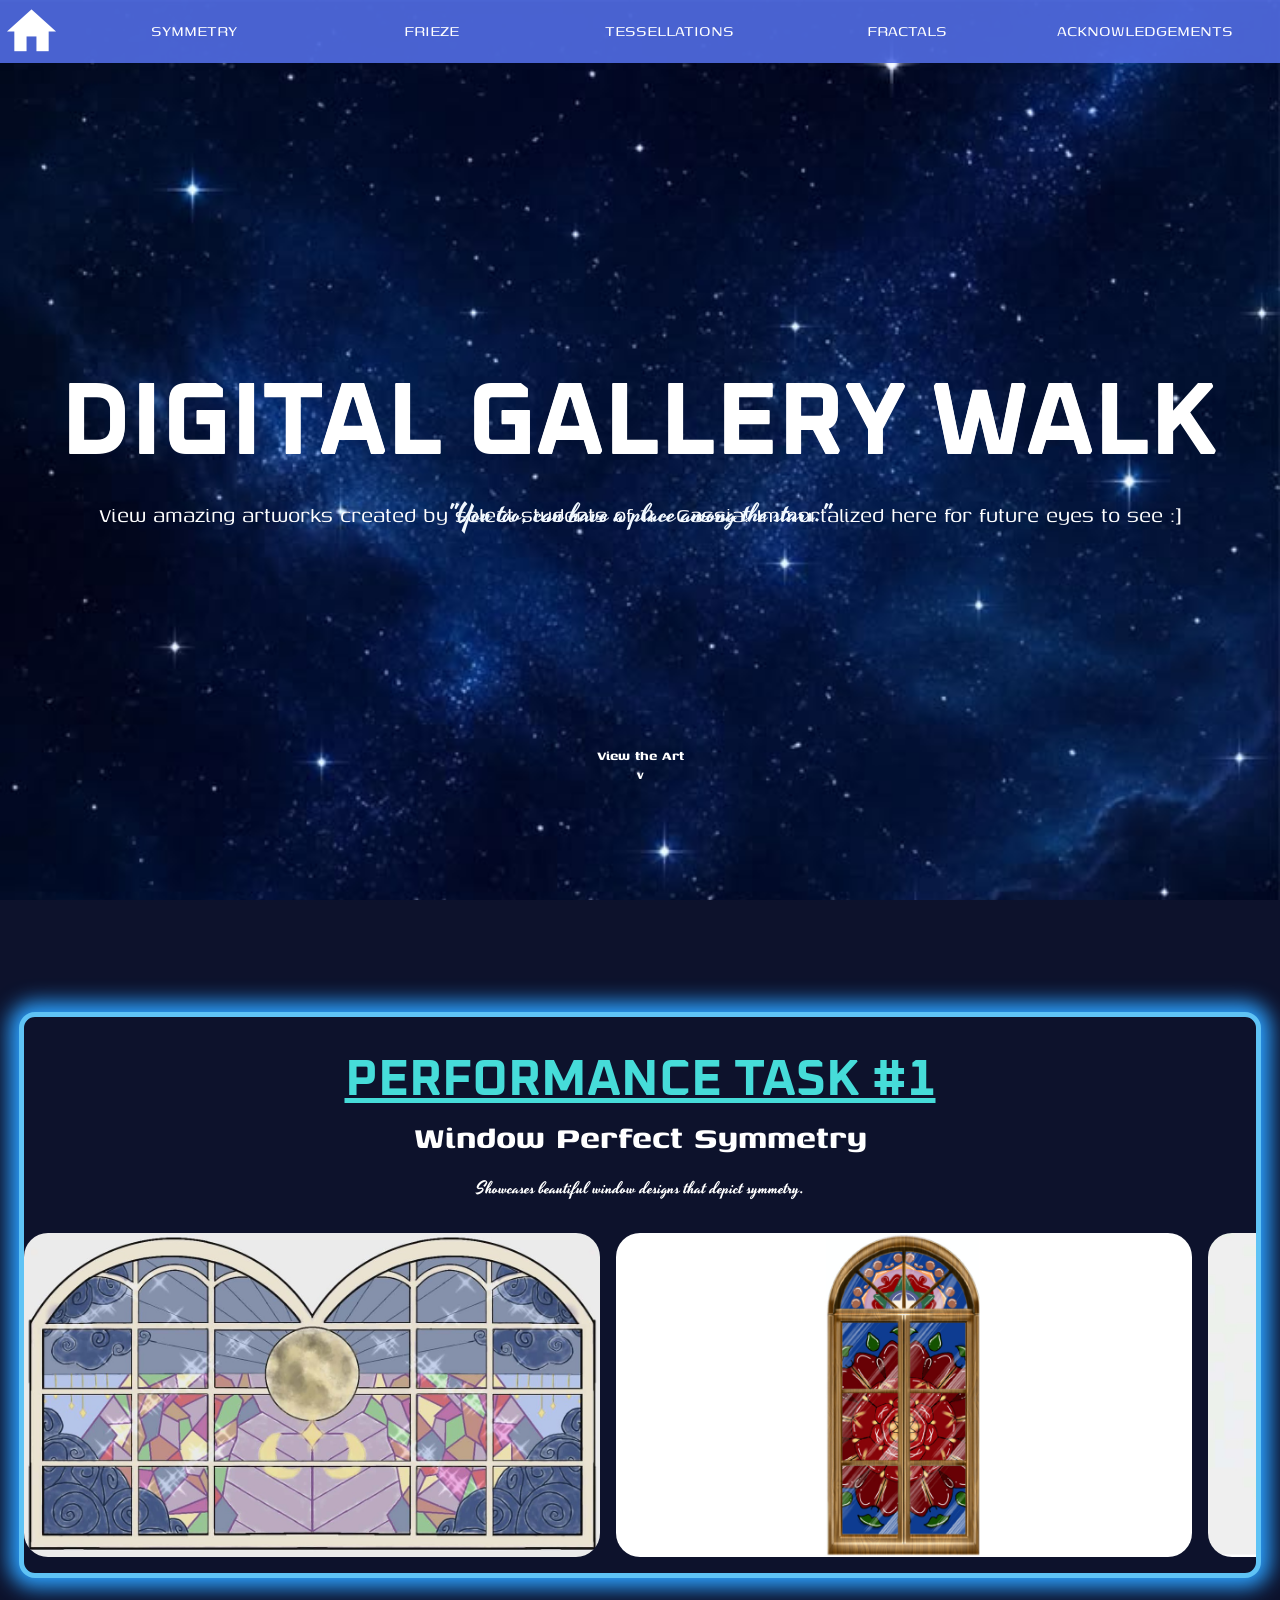
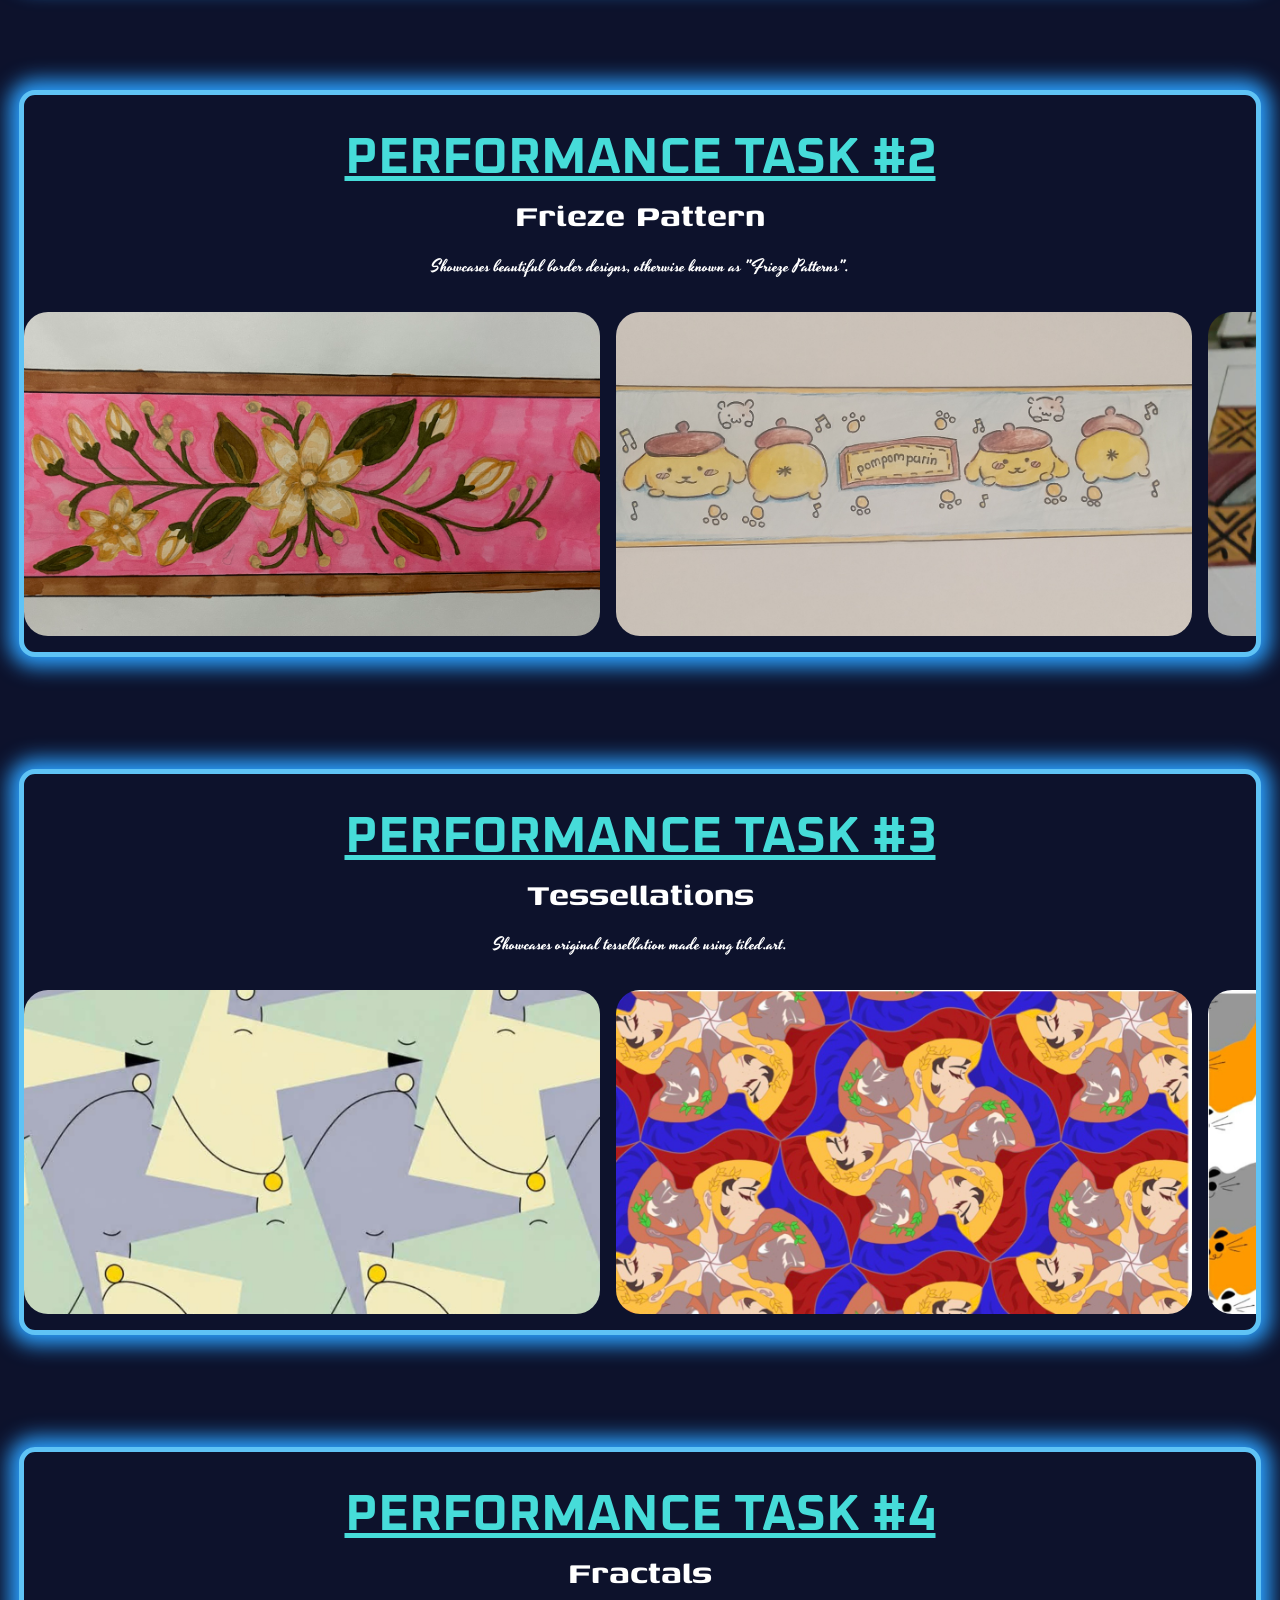
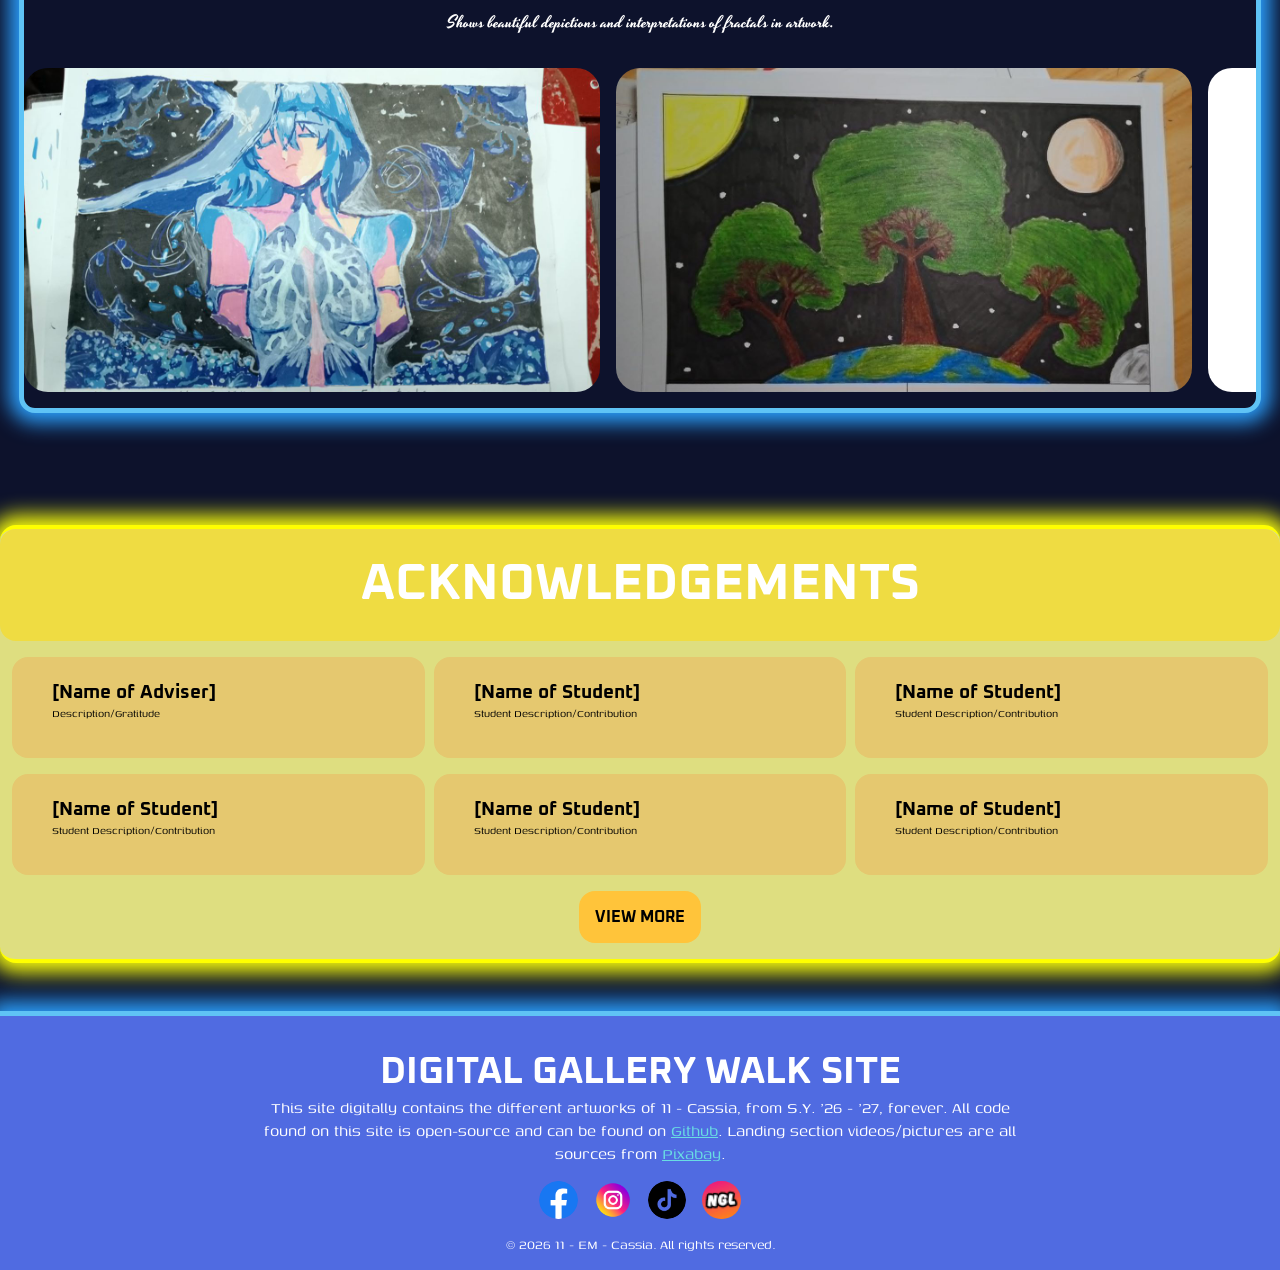
==== commit 3422ae6e: "feat: add miscellaneous" ====
--- a/index.html
+++ b/index.html
@@ -19,6 +19,9 @@
 <!DOCTYPE html>
 <html>
     <head>
+        <title> Digital Gallery Walk </title>
+        <link rel="icon" type="image/x-icon" href="./assets/favi.ico">
+
         <meta charset="UTF-8"/>
         <meta name="viewport" content="width=device-width, initial-scale=1.0"/>
         <meta 
@@ -35,16 +38,17 @@
             content="Digital Gallery Walk | A permanent version of the Finite Mathematics
             Gallery Walk project of Cassia."
         /> 
-        <meta property="og:url" content=""/> <!-- Add Domain URL here-->
-
-        <meta property="og:image" content=""/> <!-- Add Image URL here-->
-        <meta property="og:image:alt" content=""/>
+        <meta property="og:url" content="https://jhazmineaudrey.github.io/Digital-Gallery-Walk-Site"/> 
+
+        <meta property="og:image" content="https://jhazmineaudrey.github.io/Digital-Gallery-Walk-Site"/>
+        <meta property="og:image:width" content="1200" />
+        <meta property="og:image:height" content="630" />
 
         <meta property="og:type" content="Website"/>
 
         <!-- External Links -->
         <link rel="stylesheet" href="./css/styles.css"/>
-        <script src="./app.js" defer></script>
+        <script src="./js/app.js" defer></script>
 
         <link href="https://fonts.googleapis.com/icon?family=Material+Icons|Material+Icons+Outlined|Material+Icons+Round|Material+Icons+Sharp|Material+Icons+Two+Tone" rel="stylesheet"/>
         <link rel="preconnect" href="https://fonts.googleapis.com">
@@ -52,19 +56,20 @@
         <link href="https://fonts.googleapis.com/css2?family=Genos:ital,wght@0,100..900;1,100..900&family=Oxanium:wght@200..800&family=Yesteryear&display=swap" rel="stylesheet">
     </head>
     <body>
-        <!--
-        <video autoplay muted loop id="LANDING-PAGE-VIDEO" class="landing">
-            <source src="./assets/landing-bg.mp4"/>
-        </video>
-        <div id="LANDING-PAGE-ANIM" class="landing">
-            <p id="LANDING-PAGE-INTRO"> 11 - CASSIA presents... </p>
-            <h1><span>DIGITAL</span> <span>GALLERY</span> <span>WALK</span></h1>
-            <p> "You too, can have a place among the stars."</p>
-            <button id="LANDING-PAGE-BUTTON">
-                View the Art
-                <br> v
-            </button>
-        </div> -->
+        <div id="WEBSITE-LANDING-CONT" class="active">
+            <video autoplay muted loop id="LANDING-PAGE-VIDEO" class="landing">
+                <source src="./assets/landing-bg.mp4"/>
+            </video>
+            <div id="LANDING-PAGE-ANIM" class="landing">
+                <p id="LANDING-PAGE-INTRO"> 11 - CASSIA presents... </p>
+                <h1><span>DIGITAL</span> <span>GALLERY</span> <span>WALK</span></h1>
+                <p> "You too, can have a place among the stars."</p>
+                <button id="LANDING-PAGE-BUTTON">
+                    View the Art
+                    <br> v
+                </button>
+            </div>
+        </div>
         <div id="ZOOMED-IN-CONTAINER">
             <div id="ZOOM-IMG-CONT">
                 <img id="ZOOM-IMG"/>
@@ -117,7 +122,7 @@
                             <div class="card-overlay"><strong>[Artist Name]</strong></div>
                         </article>
                         <article class="artwork-card">
-                            <img src="./assets/Window5.jpg"/>
+                            <img src="./assets/Window5.png"/>
                             <div class="card-overlay"><strong>[Artist Name]</strong></div>
                         </article>
                     </div>
@@ -139,7 +144,7 @@
                             <div class="card-overlay"><strong>[Artist Name]</strong></div>
                         </article>
                         <article class="artwork-card">
-                            <img src="./assets/Window5.jpg"/>
+                            <img src="./assets/Window5.png"/>
                             <div class="card-overlay"><strong>[Artist Name]</strong></div>
                         </article>
                     </div>
--- a/css/styles.css
+++ b/css/styles.css
@@ -40,11 +40,20 @@
     flex-direction: column;
     justify-content: space-evenly;
     gap: 7rem;
-    transition: filter 0.5s ease-in-out
+    transition: filter 0.5s ease-in-out;
 }
 
 /*LANDING STYLES*/
-/*
+
+#WEBSITE-LANDING-CONT {
+    position: relative;
+    z-index: 999;
+}
+
+body:has(#WEBSITE-LANDING-CONT.active) {
+    overflow: hidden;
+}
+
 #LANDING-PAGE-VIDEO {
     position: fixed;
     top: 0;
@@ -92,7 +101,7 @@
     align-self: center;
     color: white;
     font-size: 2rem;
-    z-index: 1000;
+    z-index: 999;
 }
 
 #LANDING-PAGE-INTRO::before {
@@ -169,7 +178,7 @@
     #LANDING-PAGE-ANIM p:not(#LANDING-PAGE-INTRO) {
         font-size: 5vw;
     }
-}*/
+}
 
 /* NAVIGATION */
 header {
@@ -825,6 +834,7 @@
 
 /* FOOTER */
 footer {
+    position: relative;
     display: flex;
     flex-direction: column;
     width: 100%;
@@ -835,7 +845,7 @@
     border-top: 5px solid var(--border-color);
     box-shadow: 0px 0px 20px 10px rgba(44,161,255,0.98);
     align-items: center;
-    color: white
+    color: white;
 }
 
 footer strong {
@@ -853,7 +863,6 @@
     animation: float 5s ease-in-out infinite alternate;
     animation-delay: 0.5s
 }
-
 
 #FOOTER-ABOUT a {
     color: rgb(105, 221, 227)
